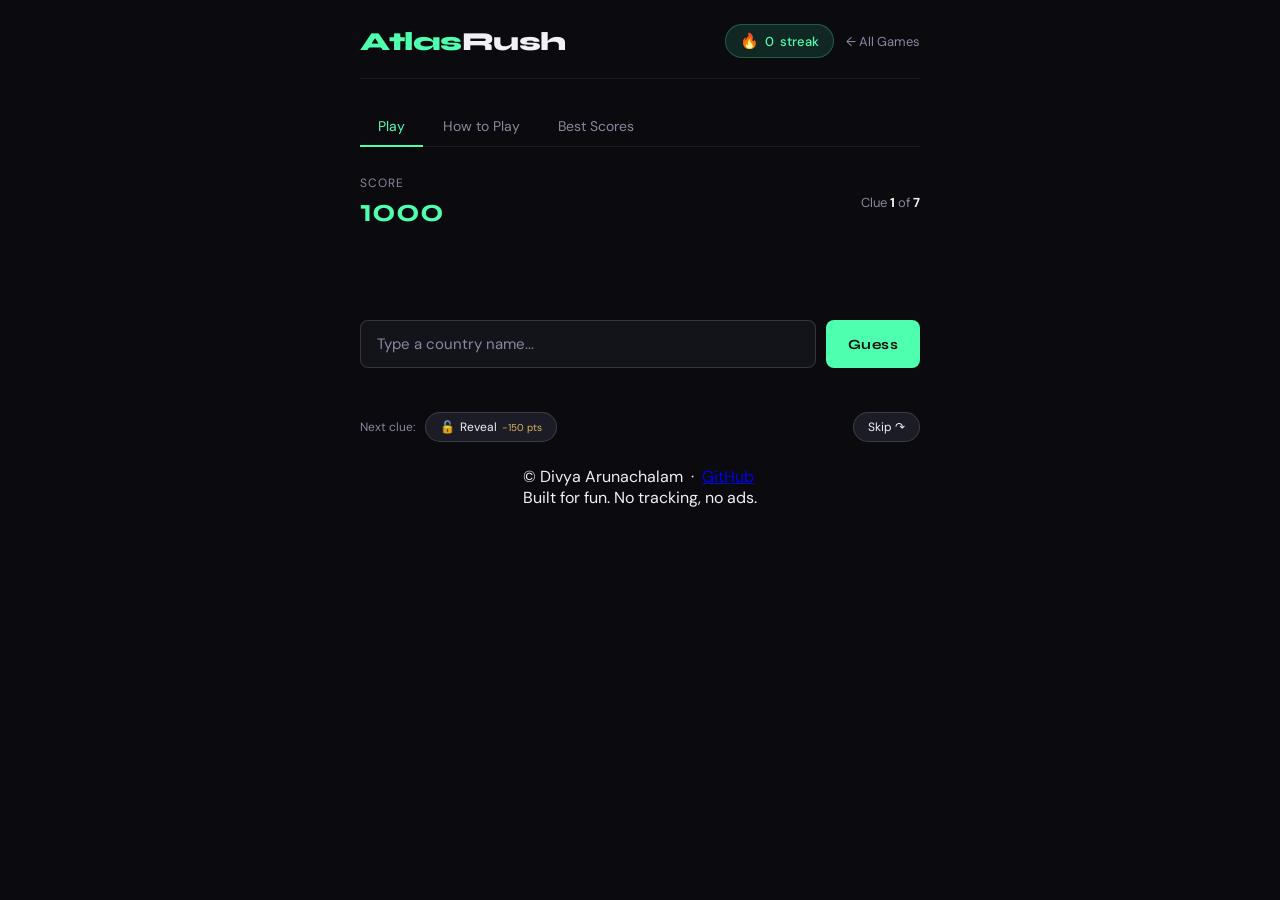
==== games/atlasRush/index.html @ 756c591e "Initial Commit" ====
<!DOCTYPE html>
<html lang="en">
<head>
<meta charset="UTF-8">
<meta name="viewport" content="width=device-width, initial-scale=1.0">
<title>AtlasRush 🌍</title>
<link href="https://fonts.googleapis.com/css2?family=Syne:wght@400;700;800&family=DM+Sans:wght@300;400;500&display=swap" rel="stylesheet">
<link rel="stylesheet" href="styles.css" />
</head>
<body>

<header>
  <div class="logo">Atlas<span>Rush</span></div>
  <div style="display:flex;align-items:center;gap:12px;">
    <div class="streak-pill"><span class="flame">🔥</span> <span id="streak-count">0</span> streak</div>
    <a href="../index.html" style="font-size:13px;color:var(--muted);text-decoration:none;transition:color 0.15s;" onmouseover="this.style.color='var(--text)'" onmouseout="this.style.color='var(--muted)'">← All Games</a>
  </div>
</header>

<div class="game-wrap">
  <!-- Tabs -->
  <div class="tabs">
    <button class="tab-btn active" onclick="switchTab('play')">Play</button>
    <button class="tab-btn" onclick="switchTab('how')">How to Play</button>
    <button class="tab-btn" onclick="switchTab('scores')">Best Scores</button>
  </div>

  <!-- PLAY TAB -->
  <div class="tab-pane active" id="tab-play">
    <div class="score-bar">
      <div>
        <div class="score-label">Score</div>
        <div class="score-val" id="score-display">1000</div>
      </div>
      <div class="clue-counter">Clue <strong id="clue-num">1</strong> of <strong id="clue-total">7</strong></div>
    </div>

    <div class="progress-row" id="progress-row"></div>

    <!-- Revealed clues -->
    <div class="clues-stack" id="clues-stack"></div>

    <!-- Locked upcoming clues -->
    <div class="locked-row" id="locked-row"></div>

    <!-- Input -->
    <div class="input-area">
      <input type="text" id="guess-input" placeholder="Type a country name..." autocomplete="off" autocorrect="off" spellcheck="false" />
      <button class="btn" id="guess-btn" onclick="submitGuess()">Guess</button>
    </div>
    <div class="suggestions" id="suggestions"></div>
    <div class="feedback" id="feedback"></div>

    <!-- Hint row -->
    <div class="hint-row">
      <span class="hint-label">Next clue:</span>
      <button class="btn-hint" id="reveal-btn" onclick="revealNextClue()">
        <span id="reveal-icon">🔓</span> Reveal <span class="cost-badge" id="reveal-cost">−150 pts</span>
      </button>
      <button class="btn-hint" style="margin-left:auto" onclick="skipCountry()">Skip ↷</button>
    </div>

    <!-- Result card -->
    <div class="result-card" id="result-card">
      <span class="result-flag" id="res-flag"></span>
      <div class="result-country" id="res-country"></div>
      <div class="result-subtitle" id="res-subtitle"></div>
      <div class="result-stats">
        <div class="stat-box"><div class="stat-n" id="rs-score">—</div><div class="stat-lbl">Score</div></div>
        <div class="stat-box"><div class="stat-n" id="rs-clues">—</div><div class="stat-lbl">Clues</div></div>
        <div class="stat-box"><div class="stat-n" id="rs-streak">—</div><div class="stat-lbl">Streak</div></div>
      </div>
      <div class="share-block" id="share-block"></div>
      <button class="btn-share" onclick="copyShare()">Copy & Share Result 🌍</button>
      <div class="copied-msg" id="copied-msg"></div>
      <div class="next-row" style="margin-top:14px;">
        <button class="btn-ghost" onclick="nextRound()">Next Country →</button>
      </div>
    </div>
  </div>

  <!-- HOW TO PLAY TAB -->
  <div class="tab-pane" id="tab-how">
    <ul class="how-list">
      <li class="how-item"><div class="how-num">1</div><div class="how-text">A mystery country is chosen. You start with <strong>1 clue</strong> — the continent.</div></li>
      <li class="how-item"><div class="how-num">2</div><div class="how-text">Type your guess and hit <strong>Guess</strong>. A country suggestions list appears as you type.</div></li>
      <li class="how-item"><div class="how-num">3</div><div class="how-text">Wrong? <strong>Reveal the next clue</strong> for −150 pts, or guess again. More clues = lower score.</div></li>
      <li class="how-item"><div class="how-num">4</div><div class="how-text">You have <strong>7 clues</strong>: Continent → Population → Flag → Borders → Capital → Landmark → Letter hint.</div></li>
      <li class="how-item"><div class="how-num">5</div><div class="how-text">Guess on clue 1 = <strong>1000 pts</strong>. Each clue costs 150 pts. Each wrong guess costs 50 pts.</div></li>
      <li class="how-item"><div class="how-num">6</div><div class="how-text">Build a <strong>streak</strong> by getting multiple countries right in a row. Share your emoji score grid!</div></li>
    </ul>
  </div>

  <!-- SCORES TAB -->
  <div class="tab-pane" id="tab-scores">
    <div class="scores-list" id="scores-list">
      <div style="color:var(--muted); font-size:14px; text-align:center; padding:24px 0;">No scores yet — play a round!</div>
    </div>
  </div>
</div>

<footer>
  <div class="footer-left">
    © <span id="year"></span> Divya Arunachalam
    &nbsp;·&nbsp;
    <a href="https://github.com/divarun" target="_blank">GitHub</a>
  </div>
  <div class="footer-right">Built for fun. No tracking, no ads.</div>
</footer>

<script src="game.js"></script>
</body>
</html>
---- games/atlasRush/styles.css ----
:root {
    --bg: #0a0a0f;
    --surface: #13131a;
    --surface2: #1c1c26;
    --border: rgba(255,255,255,0.07);
    --border2: rgba(255,255,255,0.14);
    --text: #f0f0f5;
    --muted: #8888a0;
    --accent: #4fffb0;
    --accent-dim: rgba(79,255,176,0.12);
    --accent-dim2: rgba(79,255,176,0.25);
    --danger: #ff5f6d;
    --warn: #ffd166;
    --info: #4fc3f7;
    --radius: 14px;
    --radius-sm: 8px;
  }
  * { box-sizing: border-box; margin: 0; padding: 0; }
  body {
    font-family: 'DM Sans', sans-serif;
    background: var(--bg);
    color: var(--text);
    min-height: 100vh;
    display: flex;
    flex-direction: column;
    align-items: center;
    padding: 0 16px 60px;
  }

  /* ─── HEADER ─── */
  header {
    width: 100%;
    max-width: 560px;
    display: flex;
    align-items: center;
    justify-content: space-between;
    padding: 24px 0 20px;
    border-bottom: 1px solid var(--border);
    margin-bottom: 28px;
  }
  .logo {
    font-family: 'Syne', sans-serif;
    font-weight: 800;
    font-size: 26px;
    letter-spacing: -0.5px;
    color: var(--accent);
  }
  .logo span { color: var(--text); }
  .streak-pill {
    background: var(--accent-dim);
    border: 1px solid var(--accent-dim2);
    border-radius: 999px;
    padding: 6px 14px;
    font-size: 13px;
    font-weight: 500;
    color: var(--accent);
    display: flex;
    align-items: center;
    gap: 6px;
  }
  .flame { font-size: 15px; }

  /* ─── GAME CONTAINER ─── */
  .game-wrap { width: 100%; max-width: 560px; }

  /* ─── SCORE BAR ─── */
  .score-bar {
    display: flex;
    justify-content: space-between;
    align-items: center;
    margin-bottom: 20px;
  }
  .score-label { font-size: 12px; text-transform: uppercase; letter-spacing: 1px; color: var(--muted); }
  .score-val {
    font-family: 'Syne', sans-serif;
    font-size: 32px;
    font-weight: 700;
    color: var(--accent);
    transition: transform 0.15s;
  }
  .score-val.pop { transform: scale(1.25); }
  .clue-counter {
    font-size: 13px;
    color: var(--muted);
    text-align: right;
  }
  .clue-counter strong { color: var(--text); }

  /* ─── CLUES ─── */
  .clues-stack { display: flex; flex-direction: column; gap: 10px; margin-bottom: 22px; }
  .clue-card {
    background: var(--surface);
    border: 1px solid var(--border);
    border-radius: var(--radius);
    padding: 14px 18px;
    display: flex;
    align-items: flex-start;
    gap: 14px;
    animation: slideIn 0.35s cubic-bezier(0.22,1,0.36,1);
  }
  @keyframes slideIn {
    from { opacity: 0; transform: translateY(-14px); }
    to   { opacity: 1; transform: translateY(0); }
  }
  .clue-icon {
    width: 36px;
    height: 36px;
    border-radius: 10px;
    background: var(--surface2);
    display: flex;
    align-items: center;
    justify-content: center;
    font-size: 18px;
    flex-shrink: 0;
  }
  .clue-content { flex: 1; }
  .clue-label { font-size: 11px; text-transform: uppercase; letter-spacing: 1px; color: var(--muted); margin-bottom: 3px; }
  .clue-value { font-size: 16px; font-weight: 500; color: var(--text); line-height: 1.4; }
  .clue-card.first { border-color: var(--accent-dim2); }

  /* ─── LOCKED CLUES ─── */
  .locked-row {
    display: flex;
    gap: 8px;
    margin-bottom: 22px;
    flex-wrap: wrap;
  }
  .locked-pill {
    background: var(--surface);
    border: 1px solid var(--border);
    border-radius: 999px;
    padding: 6px 14px;
    font-size: 12px;
    color: var(--muted);
    display: flex;
    align-items: center;
    gap: 6px;
    cursor: default;
  }
  .locked-pill .lock { font-size: 12px; }

  /* ─── INPUT AREA ─── */
  .input-area {
    display: flex;
    gap: 10px;
    margin-bottom: 14px;
  }
  #guess-input {
    flex: 1;
    background: var(--surface);
    border: 1px solid var(--border2);
    border-radius: var(--radius-sm);
    padding: 0 16px;
    height: 48px;
    font-size: 15px;
    font-family: 'DM Sans', sans-serif;
    color: var(--text);
    outline: none;
    transition: border-color 0.2s;
  }
  #guess-input:focus { border-color: var(--accent); }
  #guess-input::placeholder { color: var(--muted); }
  #guess-input.wrong { border-color: var(--danger); animation: shake 0.3s; }
  @keyframes shake {
    0%,100% { transform: translateX(0); }
    25% { transform: translateX(-6px); }
    75% { transform: translateX(6px); }
  }
  .btn {
    background: var(--accent);
    color: #050f09;
    border: none;
    border-radius: var(--radius-sm);
    padding: 0 22px;
    height: 48px;
    font-size: 14px;
    font-weight: 700;
    font-family: 'Syne', sans-serif;
    cursor: pointer;
    transition: opacity 0.15s, transform 0.1s;
    letter-spacing: 0.5px;
    white-space: nowrap;
  }
  .btn:hover { opacity: 0.9; }
  .btn:active { transform: scale(0.97); }
  .btn:disabled { opacity: 0.4; cursor: not-allowed; }
  .btn-ghost {
    background: transparent;
    color: var(--muted);
    border: 1px solid var(--border2);
    border-radius: var(--radius-sm);
    padding: 0 18px;
    height: 40px;
    font-size: 13px;
    font-family: 'DM Sans', sans-serif;
    cursor: pointer;
    transition: all 0.15s;
  }
  .btn-ghost:hover { color: var(--text); border-color: var(--border2); background: var(--surface2); }

  /* ─── HINT BUTTONS ─── */
  .hint-row {
    display: flex;
    gap: 8px;
    align-items: center;
    margin-bottom: 24px;
  }
  .hint-label { font-size: 12px; color: var(--muted); margin-right: 2px; }
  .btn-hint {
    background: var(--surface2);
    border: 1px solid var(--border2);
    border-radius: 999px;
    padding: 6px 14px;
    font-size: 12px;
    font-family: 'DM Sans', sans-serif;
    color: var(--text);
    cursor: pointer;
    transition: all 0.15s;
    display: flex;
    align-items: center;
    gap: 5px;
  }
  .btn-hint:hover { border-color: var(--accent); color: var(--accent); }
  .btn-hint:disabled { opacity: 0.35; cursor: not-allowed; }
  .cost-badge { font-size: 10px; color: var(--warn); opacity: 0.85; }

  /* ─── FEEDBACK ─── */
  .feedback {
    min-height: 24px;
    font-size: 13px;
    color: var(--danger);
    margin-bottom: 6px;
    text-align: center;
    transition: opacity 0.2s;
  }

  /* ─── SUGGESTIONS ─── */
  .suggestions {
    background: var(--surface);
    border: 1px solid var(--border2);
    border-radius: var(--radius-sm);
    overflow: hidden;
    margin-top: -10px;
    margin-bottom: 16px;
    display: none;
  }
  .suggestions.show { display: block; }
  .sug-item {
    padding: 10px 16px;
    font-size: 14px;
    cursor: pointer;
    border-bottom: 1px solid var(--border);
    display: flex;
    align-items: center;
    gap: 8px;
    transition: background 0.1s;
  }
  .sug-item:last-child { border-bottom: none; }
  .sug-item:hover { background: var(--surface2); }
  .sug-flag { font-size: 18px; }

  /* ─── WIN / LOSE OVERLAY ─── */
  .result-card {
    background: var(--surface);
    border: 1px solid var(--border2);
    border-radius: 20px;
    padding: 32px 28px;
    text-align: center;
    animation: fadeUp 0.4s cubic-bezier(0.22,1,0.36,1);
    display: none;
  }
  .result-card.show { display: block; }
  @keyframes fadeUp {
    from { opacity: 0; transform: translateY(20px); }
    to   { opacity: 1; transform: translateY(0); }
  }
  .result-flag { font-size: 64px; margin-bottom: 12px; display: block; }
  .result-country {
    font-family: 'Syne', sans-serif;
    font-size: 28px;
    font-weight: 800;
    margin-bottom: 6px;
  }
  .result-subtitle { font-size: 14px; color: var(--muted); margin-bottom: 24px; }
  .result-stats {
    display: grid;
    grid-template-columns: repeat(3, 1fr);
    gap: 12px;
    margin-bottom: 28px;
  }
  .stat-box {
    background: var(--surface2);
    border-radius: var(--radius-sm);
    padding: 14px 8px;
  }
  .stat-n {
    font-family: 'Syne', sans-serif;
    font-size: 26px;
    font-weight: 700;
    color: var(--accent);
  }
  .stat-lbl { font-size: 11px; color: var(--muted); margin-top: 2px; text-transform: uppercase; letter-spacing: 0.5px; }
  .share-block {
    background: var(--bg);
    border: 1px solid var(--border2);
    border-radius: var(--radius-sm);
    padding: 14px 16px;
    font-size: 18px;
    letter-spacing: 3px;
    margin-bottom: 18px;
    font-family: monospace;
    line-height: 1.7;
    user-select: all;
  }
  .btn-share {
    background: var(--accent);
    color: #050f09;
    border: none;
    border-radius: var(--radius-sm);
    padding: 12px 28px;
    font-size: 15px;
    font-weight: 700;
    font-family: 'Syne', sans-serif;
    cursor: pointer;
    width: 100%;
    margin-bottom: 10px;
    transition: opacity 0.15s;
  }
  .btn-share:hover { opacity: 0.88; }
  .copied-msg { font-size: 13px; color: var(--accent); min-height: 20px; }

  /* ─── PROGRESS DOTS ─── */
  .progress-row {
    display: flex;
    gap: 6px;
    justify-content: center;
    margin-bottom: 26px;
  }
  .dot {
    width: 10px; height: 10px;
    border-radius: 50%;
    background: var(--surface2);
    border: 1px solid var(--border2);
    transition: all 0.3s;
  }
  .dot.used { background: var(--danger); border-color: var(--danger); }
  .dot.win  { background: var(--accent); border-color: var(--accent); }
  .dot.active { background: var(--warn); border-color: var(--warn); transform: scale(1.3); }

  /* ─── NEXT ROUND ─── */
  .next-row { display: flex; gap: 10px; justify-content: center; }

  /* ─── TABS ─── */
  .tabs { display: flex; gap: 2px; margin-bottom: 28px; border-bottom: 1px solid var(--border); }
  .tab-btn {
    background: none; border: none; cursor: pointer;
    font-family: 'DM Sans', sans-serif;
    font-size: 14px;
    color: var(--muted);
    padding: 10px 18px;
    border-bottom: 2px solid transparent;
    transition: all 0.15s;
    margin-bottom: -1px;
  }
  .tab-btn.active { color: var(--accent); border-bottom-color: var(--accent); }
  .tab-pane { display: none; }
  .tab-pane.active { display: block; }

  /* ─── HOW TO ─── */
  .how-list { list-style: none; display: flex; flex-direction: column; gap: 12px; }
  .how-item {
    display: flex; align-items: flex-start; gap: 12px;
    background: var(--surface); border: 1px solid var(--border);
    border-radius: var(--radius-sm); padding: 12px 16px;
  }
  .how-num {
    background: var(--accent-dim); color: var(--accent);
    border-radius: 50%; width: 26px; height: 26px; display: flex;
    align-items: center; justify-content: center; font-weight: 700;
    font-size: 13px; flex-shrink: 0;
  }
  .how-text { font-size: 14px; line-height: 1.5; color: var(--muted); }
  .how-text strong { color: var(--text); }

  /* ─── HIGH SCORES ─── */
  .scores-list { display: flex; flex-direction: column; gap: 8px; }
  .score-row {
    background: var(--surface); border: 1px solid var(--border);
    border-radius: var(--radius-sm); padding: 12px 16px;
    display: flex; justify-content: space-between; align-items: center;
  }
  .score-row .c { font-size: 20px; margin-right: 10px; }
  .score-row .cn { font-size: 15px; font-weight: 500; }
  .score-row .sc { font-family: 'Syne', sans-serif; color: var(--accent); font-size: 18px; font-weight: 700; }
  .score-row .clues-used { font-size: 12px; color: var(--muted); }

  @media(max-width: 480px) {
    .result-stats { grid-template-columns: repeat(3,1fr); }
    .result-country { font-size: 22px; }
  }
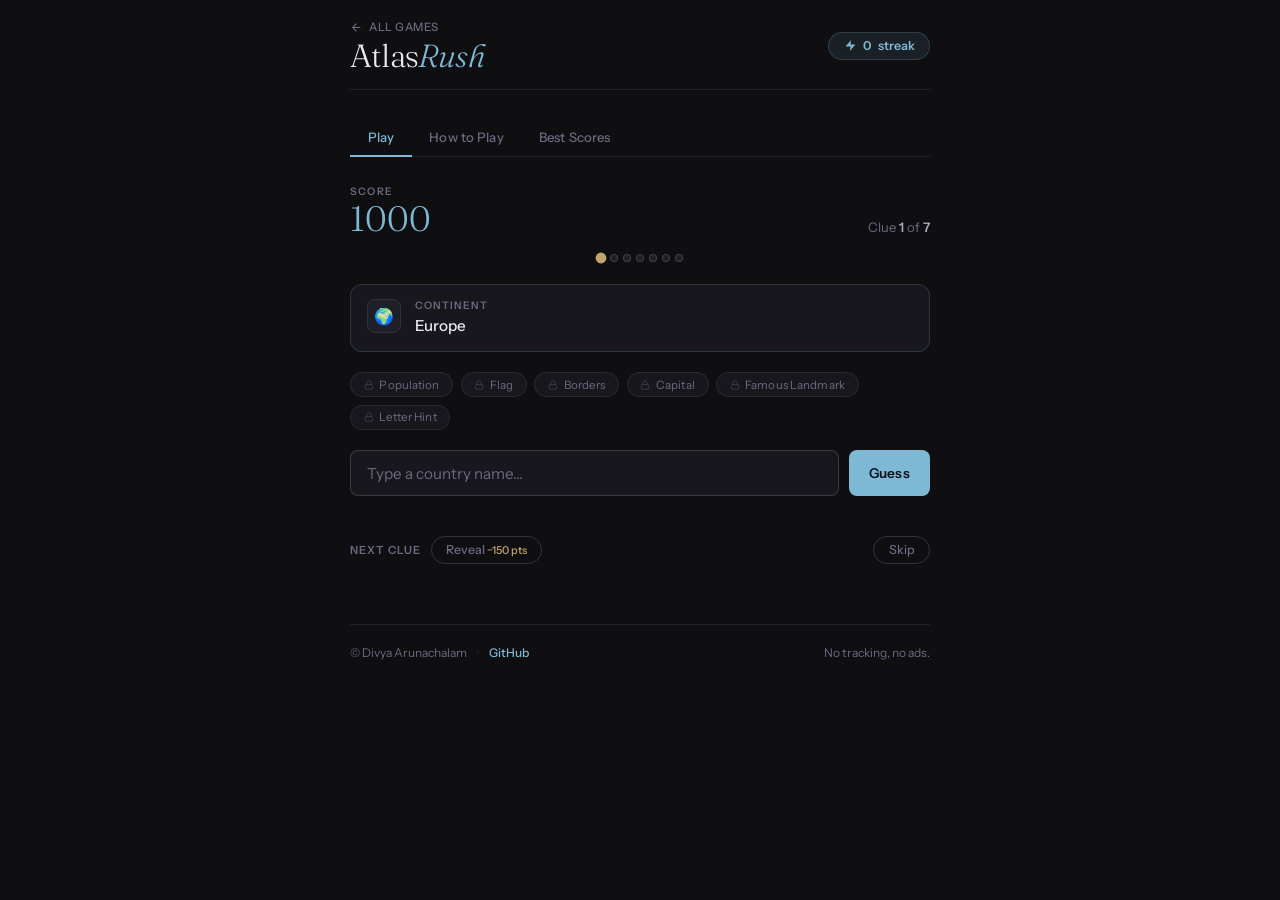
==== commit c3486d33: "Updates" ====
--- a/games/atlasRush/index.html
+++ b/games/atlasRush/index.html
@@ -1,113 +1,156 @@
 <!DOCTYPE html>
 <html lang="en">
 <head>
-<meta charset="UTF-8">
-<meta name="viewport" content="width=device-width, initial-scale=1.0">
-<title>AtlasRush 🌍</title>
-<link href="https://fonts.googleapis.com/css2?family=Syne:wght@400;700;800&family=DM+Sans:wght@300;400;500&display=swap" rel="stylesheet">
-<link rel="stylesheet" href="styles.css" />
+  <meta charset="UTF-8">
+  <meta name="viewport" content="width=device-width, initial-scale=1.0">
+  <title>AtlasRush — Game Lab</title>
+  <meta name="description" content="Guess the mystery country in as few hints as possible.">
+  <link rel="preconnect" href="https://fonts.googleapis.com">
+  <link rel="preconnect" href="https://fonts.gstatic.com" crossorigin>
+  <link href="https://fonts.googleapis.com/css2?family=Fraunces:ital,opsz,wght@0,9..144,300;0,9..144,400;1,9..144,300&family=Instrument+Sans:wght@400;500;600&display=swap" rel="stylesheet">
+  <link rel="stylesheet" href="styles.css" />
 </head>
 <body>
 
+<a href="#main-content" class="skip-link">Skip to main content</a>
+
 <header>
-  <div class="logo">Atlas<span>Rush</span></div>
-  <div style="display:flex;align-items:center;gap:12px;">
-    <div class="streak-pill"><span class="flame">🔥</span> <span id="streak-count">0</span> streak</div>
-    <a href="../index.html" style="font-size:13px;color:var(--muted);text-decoration:none;transition:color 0.15s;" onmouseover="this.style.color='var(--text)'" onmouseout="this.style.color='var(--muted)'">← All Games</a>
+  <div class="header-inner">
+    <div class="header-left">
+      <a href="../index.html" class="back-link" aria-label="Back to all games">
+        <svg width="13" height="13" viewBox="0 0 24 24" fill="none" stroke="currentColor" stroke-width="2" aria-hidden="true"><path d="M19 12H5M12 5l-7 7 7 7"/></svg>
+        All Games
+      </a>
+      <div class="logo">Atlas<em>Rush</em></div>
+    </div>
+    <div class="streak-pill" aria-label="Current streak" role="status">
+      <svg width="13" height="13" viewBox="0 0 24 24" fill="currentColor" aria-hidden="true"><path d="M13 2L3 14h9l-1 8 10-12h-9l1-8z"/></svg>
+      <span id="streak-count">0</span> streak
+    </div>
   </div>
 </header>
 
-<div class="game-wrap">
-  <!-- Tabs -->
-  <div class="tabs">
-    <button class="tab-btn active" onclick="switchTab('play')">Play</button>
-    <button class="tab-btn" onclick="switchTab('how')">How to Play</button>
-    <button class="tab-btn" onclick="switchTab('scores')">Best Scores</button>
-  </div>
+<main id="main-content">
+  <div class="game-wrap">
 
-  <!-- PLAY TAB -->
-  <div class="tab-pane active" id="tab-play">
-    <div class="score-bar">
-      <div>
-        <div class="score-label">Score</div>
-        <div class="score-val" id="score-display">1000</div>
-      </div>
-      <div class="clue-counter">Clue <strong id="clue-num">1</strong> of <strong id="clue-total">7</strong></div>
+    <div class="tabs" role="tablist" aria-label="Game sections">
+      <button class="tab-btn active" role="tab" aria-selected="true" aria-controls="tab-play" onclick="switchTab('play')">Play</button>
+      <button class="tab-btn" role="tab" aria-selected="false" aria-controls="tab-how" onclick="switchTab('how')">How to Play</button>
+      <button class="tab-btn" role="tab" aria-selected="false" aria-controls="tab-scores" onclick="switchTab('scores')">Best Scores</button>
     </div>
 
-    <div class="progress-row" id="progress-row"></div>
+    <!-- PLAY TAB -->
+    <div class="tab-pane active" id="tab-play" role="tabpanel">
 
-    <!-- Revealed clues -->
-    <div class="clues-stack" id="clues-stack"></div>
+      <div class="score-bar">
+        <div class="score-group">
+          <div class="score-label">Score</div>
+          <div class="score-val" id="score-display" aria-live="polite" aria-atomic="true">1000</div>
+        </div>
+        <div class="clue-counter" aria-live="polite">
+          Clue <strong id="clue-num">1</strong> of <strong id="clue-total">7</strong>
+        </div>
+      </div>
 
-    <!-- Locked upcoming clues -->
-    <div class="locked-row" id="locked-row"></div>
+      <div class="progress-row" id="progress-row" aria-label="Clue progress" role="img"></div>
 
-    <!-- Input -->
-    <div class="input-area">
-      <input type="text" id="guess-input" placeholder="Type a country name..." autocomplete="off" autocorrect="off" spellcheck="false" />
-      <button class="btn" id="guess-btn" onclick="submitGuess()">Guess</button>
-    </div>
-    <div class="suggestions" id="suggestions"></div>
-    <div class="feedback" id="feedback"></div>
+      <div class="clues-stack" id="clues-stack" aria-live="polite" aria-label="Revealed clues"></div>
 
-    <!-- Hint row -->
-    <div class="hint-row">
-      <span class="hint-label">Next clue:</span>
-      <button class="btn-hint" id="reveal-btn" onclick="revealNextClue()">
-        <span id="reveal-icon">🔓</span> Reveal <span class="cost-badge" id="reveal-cost">−150 pts</span>
-      </button>
-      <button class="btn-hint" style="margin-left:auto" onclick="skipCountry()">Skip ↷</button>
+      <div class="locked-row" id="locked-row" aria-label="Remaining clues"></div>
+
+      <div class="input-area">
+        <label for="guess-input" class="sr-only">Enter your country guess</label>
+        <input type="text" id="guess-input" placeholder="Type a country name…" autocomplete="off" autocorrect="off" spellcheck="false" aria-describedby="feedback" />
+        <button class="btn-primary" id="guess-btn" onclick="submitGuess()">Guess</button>
+      </div>
+      <div class="suggestions" id="suggestions" role="listbox" aria-label="Country suggestions"></div>
+      <div class="feedback" id="feedback" aria-live="assertive" role="alert"></div>
+
+      <div class="hint-row">
+        <span class="hint-label" aria-hidden="true">Next clue</span>
+        <button class="btn-ghost" id="reveal-btn" onclick="revealNextClue()" aria-label="Reveal next clue">
+          Reveal <span class="cost-badge" id="reveal-cost">−150 pts</span>
+        </button>
+        <button class="btn-ghost btn-skip" onclick="skipCountry()" aria-label="Skip this country">Skip</button>
+      </div>
+
+      <!-- Result card -->
+      <div class="result-card" id="result-card" aria-live="polite" role="region" aria-label="Round result">
+        <div class="result-flag" id="res-flag"></div>
+        <div class="result-country" id="res-country"></div>
+        <div class="result-subtitle" id="res-subtitle"></div>
+        <div class="result-stats">
+          <div class="stat-box">
+            <div class="stat-n" id="rs-score">—</div>
+            <div class="stat-lbl">Score</div>
+          </div>
+          <div class="stat-box">
+            <div class="stat-n" id="rs-clues">—</div>
+            <div class="stat-lbl">Clues</div>
+          </div>
+          <div class="stat-box">
+            <div class="stat-n" id="rs-streak">—</div>
+            <div class="stat-lbl">Streak</div>
+          </div>
+        </div>
+        <div class="share-block" id="share-block" aria-label="Shareable result"></div>
+        <button class="btn-primary btn-share" onclick="copyShare()">Copy &amp; Share Result</button>
+        <div class="copied-msg" id="copied-msg" aria-live="polite"></div>
+        <div class="next-row">
+          <button class="btn-ghost" onclick="nextRound()">Next Country →</button>
+        </div>
+      </div>
     </div>
 
-    <!-- Result card -->
-    <div class="result-card" id="result-card">
-      <span class="result-flag" id="res-flag"></span>
-      <div class="result-country" id="res-country"></div>
-      <div class="result-subtitle" id="res-subtitle"></div>
-      <div class="result-stats">
-        <div class="stat-box"><div class="stat-n" id="rs-score">—</div><div class="stat-lbl">Score</div></div>
-        <div class="stat-box"><div class="stat-n" id="rs-clues">—</div><div class="stat-lbl">Clues</div></div>
-        <div class="stat-box"><div class="stat-n" id="rs-streak">—</div><div class="stat-lbl">Streak</div></div>
-      </div>
-      <div class="share-block" id="share-block"></div>
-      <button class="btn-share" onclick="copyShare()">Copy & Share Result 🌍</button>
-      <div class="copied-msg" id="copied-msg"></div>
-      <div class="next-row" style="margin-top:14px;">
-        <button class="btn-ghost" onclick="nextRound()">Next Country →</button>
+    <!-- HOW TO PLAY TAB -->
+    <div class="tab-pane" id="tab-how" role="tabpanel">
+      <ol class="how-list">
+        <li class="how-item">
+          <div class="how-num" aria-hidden="true">1</div>
+          <div class="how-text">A mystery country is chosen. You start with <strong>1 clue</strong> — the continent.</div>
+        </li>
+        <li class="how-item">
+          <div class="how-num" aria-hidden="true">2</div>
+          <div class="how-text">Type your guess and hit <strong>Guess</strong>. A suggestions list appears as you type.</div>
+        </li>
+        <li class="how-item">
+          <div class="how-num" aria-hidden="true">3</div>
+          <div class="how-text">Wrong? <strong>Reveal the next clue</strong> for −150 pts, or guess again. More clues = lower score.</div>
+        </li>
+        <li class="how-item">
+          <div class="how-num" aria-hidden="true">4</div>
+          <div class="how-text">You have <strong>7 clues</strong>: Continent → Population → Flag → Borders → Capital → Landmark → Letter hint.</div>
+        </li>
+        <li class="how-item">
+          <div class="how-num" aria-hidden="true">5</div>
+          <div class="how-text">Guess on clue 1 = <strong>1000 pts</strong>. Each clue costs 150 pts. Each wrong guess costs 50 pts.</div>
+        </li>
+        <li class="how-item">
+          <div class="how-num" aria-hidden="true">6</div>
+          <div class="how-text">Build a <strong>streak</strong> by getting multiple countries right in a row. Share your emoji score grid!</div>
+        </li>
+      </ol>
+    </div>
+
+    <!-- SCORES TAB -->
+    <div class="tab-pane" id="tab-scores" role="tabpanel">
+      <div class="scores-list" id="scores-list">
+        <div class="scores-empty">No scores yet — play a round!</div>
       </div>
     </div>
+
   </div>
-
-  <!-- HOW TO PLAY TAB -->
-  <div class="tab-pane" id="tab-how">
-    <ul class="how-list">
-      <li class="how-item"><div class="how-num">1</div><div class="how-text">A mystery country is chosen. You start with <strong>1 clue</strong> — the continent.</div></li>
-      <li class="how-item"><div class="how-num">2</div><div class="how-text">Type your guess and hit <strong>Guess</strong>. A country suggestions list appears as you type.</div></li>
-      <li class="how-item"><div class="how-num">3</div><div class="how-text">Wrong? <strong>Reveal the next clue</strong> for −150 pts, or guess again. More clues = lower score.</div></li>
-      <li class="how-item"><div class="how-num">4</div><div class="how-text">You have <strong>7 clues</strong>: Continent → Population → Flag → Borders → Capital → Landmark → Letter hint.</div></li>
-      <li class="how-item"><div class="how-num">5</div><div class="how-text">Guess on clue 1 = <strong>1000 pts</strong>. Each clue costs 150 pts. Each wrong guess costs 50 pts.</div></li>
-      <li class="how-item"><div class="how-num">6</div><div class="how-text">Build a <strong>streak</strong> by getting multiple countries right in a row. Share your emoji score grid!</div></li>
-    </ul>
-  </div>
-
-  <!-- SCORES TAB -->
-  <div class="tab-pane" id="tab-scores">
-    <div class="scores-list" id="scores-list">
-      <div style="color:var(--muted); font-size:14px; text-align:center; padding:24px 0;">No scores yet — play a round!</div>
-    </div>
-  </div>
-</div>
+</main>
 
 <footer>
-  <div class="footer-left">
-    © <span id="year"></span> Divya Arunachalam
-    &nbsp;·&nbsp;
-    <a href="https://github.com/divarun" target="_blank">GitHub</a>
+  <div class="footer-inner">
+    <span class="footer-copy">© <span id="year"></span> Divya Arunachalam</span>
+    <span class="footer-divider" aria-hidden="true">·</span>
+    <a href="https://github.com/divarun" target="_blank" rel="noopener" class="footer-link">GitHub</a>
+    <span class="footer-note">No tracking, no ads.</span>
   </div>
-  <div class="footer-right">Built for fun. No tracking, no ads.</div>
 </footer>
 
 <script src="game.js"></script>
 </body>
-</html>
+</html>
--- a/games/atlasRush/styles.css
+++ b/games/atlasRush/styles.css
@@ -1,400 +1,692 @@
-  :root {
-    --bg: #0a0a0f;
-    --surface: #13131a;
-    --surface2: #1c1c26;
-    --border: rgba(255,255,255,0.07);
-    --border2: rgba(255,255,255,0.14);
-    --text: #f0f0f5;
-    --muted: #8888a0;
-    --accent: #4fffb0;
-    --accent-dim: rgba(79,255,176,0.12);
-    --accent-dim2: rgba(79,255,176,0.25);
-    --danger: #ff5f6d;
-    --warn: #ffd166;
-    --info: #4fc3f7;
-    --radius: 14px;
-    --radius-sm: 8px;
-  }
-  * { box-sizing: border-box; margin: 0; padding: 0; }
-  body {
-    font-family: 'DM Sans', sans-serif;
-    background: var(--bg);
-    color: var(--text);
-    min-height: 100vh;
-    display: flex;
-    flex-direction: column;
-    align-items: center;
-    padding: 0 16px 60px;
-  }
-
-  /* ─── HEADER ─── */
-  header {
-    width: 100%;
-    max-width: 560px;
-    display: flex;
-    align-items: center;
-    justify-content: space-between;
-    padding: 24px 0 20px;
-    border-bottom: 1px solid var(--border);
-    margin-bottom: 28px;
-  }
-  .logo {
-    font-family: 'Syne', sans-serif;
-    font-weight: 800;
-    font-size: 26px;
-    letter-spacing: -0.5px;
-    color: var(--accent);
-  }
-  .logo span { color: var(--text); }
-  .streak-pill {
-    background: var(--accent-dim);
-    border: 1px solid var(--accent-dim2);
-    border-radius: 999px;
-    padding: 6px 14px;
-    font-size: 13px;
-    font-weight: 500;
-    color: var(--accent);
-    display: flex;
-    align-items: center;
-    gap: 6px;
-  }
-  .flame { font-size: 15px; }
-
-  /* ─── GAME CONTAINER ─── */
-  .game-wrap { width: 100%; max-width: 560px; }
-
-  /* ─── SCORE BAR ─── */
-  .score-bar {
-    display: flex;
-    justify-content: space-between;
-    align-items: center;
-    margin-bottom: 20px;
-  }
-  .score-label { font-size: 12px; text-transform: uppercase; letter-spacing: 1px; color: var(--muted); }
-  .score-val {
-    font-family: 'Syne', sans-serif;
-    font-size: 32px;
-    font-weight: 700;
-    color: var(--accent);
-    transition: transform 0.15s;
-  }
-  .score-val.pop { transform: scale(1.25); }
-  .clue-counter {
-    font-size: 13px;
-    color: var(--muted);
-    text-align: right;
-  }
-  .clue-counter strong { color: var(--text); }
-
-  /* ─── CLUES ─── */
-  .clues-stack { display: flex; flex-direction: column; gap: 10px; margin-bottom: 22px; }
-  .clue-card {
-    background: var(--surface);
-    border: 1px solid var(--border);
-    border-radius: var(--radius);
-    padding: 14px 18px;
-    display: flex;
-    align-items: flex-start;
-    gap: 14px;
-    animation: slideIn 0.35s cubic-bezier(0.22,1,0.36,1);
-  }
-  @keyframes slideIn {
-    from { opacity: 0; transform: translateY(-14px); }
-    to   { opacity: 1; transform: translateY(0); }
-  }
-  .clue-icon {
-    width: 36px;
-    height: 36px;
-    border-radius: 10px;
-    background: var(--surface2);
-    display: flex;
-    align-items: center;
-    justify-content: center;
-    font-size: 18px;
-    flex-shrink: 0;
-  }
-  .clue-content { flex: 1; }
-  .clue-label { font-size: 11px; text-transform: uppercase; letter-spacing: 1px; color: var(--muted); margin-bottom: 3px; }
-  .clue-value { font-size: 16px; font-weight: 500; color: var(--text); line-height: 1.4; }
-  .clue-card.first { border-color: var(--accent-dim2); }
-
-  /* ─── LOCKED CLUES ─── */
-  .locked-row {
-    display: flex;
-    gap: 8px;
-    margin-bottom: 22px;
-    flex-wrap: wrap;
-  }
-  .locked-pill {
-    background: var(--surface);
-    border: 1px solid var(--border);
-    border-radius: 999px;
-    padding: 6px 14px;
-    font-size: 12px;
-    color: var(--muted);
-    display: flex;
-    align-items: center;
-    gap: 6px;
-    cursor: default;
-  }
-  .locked-pill .lock { font-size: 12px; }
-
-  /* ─── INPUT AREA ─── */
-  .input-area {
-    display: flex;
-    gap: 10px;
-    margin-bottom: 14px;
-  }
-  #guess-input {
-    flex: 1;
-    background: var(--surface);
-    border: 1px solid var(--border2);
-    border-radius: var(--radius-sm);
-    padding: 0 16px;
-    height: 48px;
-    font-size: 15px;
-    font-family: 'DM Sans', sans-serif;
-    color: var(--text);
-    outline: none;
-    transition: border-color 0.2s;
-  }
-  #guess-input:focus { border-color: var(--accent); }
-  #guess-input::placeholder { color: var(--muted); }
-  #guess-input.wrong { border-color: var(--danger); animation: shake 0.3s; }
-  @keyframes shake {
-    0%,100% { transform: translateX(0); }
-    25% { transform: translateX(-6px); }
-    75% { transform: translateX(6px); }
-  }
-  .btn {
-    background: var(--accent);
-    color: #050f09;
-    border: none;
-    border-radius: var(--radius-sm);
-    padding: 0 22px;
-    height: 48px;
-    font-size: 14px;
-    font-weight: 700;
-    font-family: 'Syne', sans-serif;
-    cursor: pointer;
-    transition: opacity 0.15s, transform 0.1s;
-    letter-spacing: 0.5px;
-    white-space: nowrap;
-  }
-  .btn:hover { opacity: 0.9; }
-  .btn:active { transform: scale(0.97); }
-  .btn:disabled { opacity: 0.4; cursor: not-allowed; }
-  .btn-ghost {
-    background: transparent;
-    color: var(--muted);
-    border: 1px solid var(--border2);
-    border-radius: var(--radius-sm);
-    padding: 0 18px;
-    height: 40px;
-    font-size: 13px;
-    font-family: 'DM Sans', sans-serif;
-    cursor: pointer;
-    transition: all 0.15s;
-  }
-  .btn-ghost:hover { color: var(--text); border-color: var(--border2); background: var(--surface2); }
-
-  /* ─── HINT BUTTONS ─── */
-  .hint-row {
-    display: flex;
-    gap: 8px;
-    align-items: center;
-    margin-bottom: 24px;
-  }
-  .hint-label { font-size: 12px; color: var(--muted); margin-right: 2px; }
-  .btn-hint {
-    background: var(--surface2);
-    border: 1px solid var(--border2);
-    border-radius: 999px;
-    padding: 6px 14px;
-    font-size: 12px;
-    font-family: 'DM Sans', sans-serif;
-    color: var(--text);
-    cursor: pointer;
-    transition: all 0.15s;
-    display: flex;
-    align-items: center;
-    gap: 5px;
-  }
-  .btn-hint:hover { border-color: var(--accent); color: var(--accent); }
-  .btn-hint:disabled { opacity: 0.35; cursor: not-allowed; }
-  .cost-badge { font-size: 10px; color: var(--warn); opacity: 0.85; }
-
-  /* ─── FEEDBACK ─── */
-  .feedback {
-    min-height: 24px;
-    font-size: 13px;
-    color: var(--danger);
-    margin-bottom: 6px;
-    text-align: center;
-    transition: opacity 0.2s;
-  }
-
-  /* ─── SUGGESTIONS ─── */
-  .suggestions {
-    background: var(--surface);
-    border: 1px solid var(--border2);
-    border-radius: var(--radius-sm);
-    overflow: hidden;
-    margin-top: -10px;
-    margin-bottom: 16px;
-    display: none;
-  }
-  .suggestions.show { display: block; }
-  .sug-item {
-    padding: 10px 16px;
-    font-size: 14px;
-    cursor: pointer;
-    border-bottom: 1px solid var(--border);
-    display: flex;
-    align-items: center;
-    gap: 8px;
-    transition: background 0.1s;
-  }
-  .sug-item:last-child { border-bottom: none; }
-  .sug-item:hover { background: var(--surface2); }
-  .sug-flag { font-size: 18px; }
-
-  /* ─── WIN / LOSE OVERLAY ─── */
-  .result-card {
-    background: var(--surface);
-    border: 1px solid var(--border2);
-    border-radius: 20px;
-    padding: 32px 28px;
-    text-align: center;
-    animation: fadeUp 0.4s cubic-bezier(0.22,1,0.36,1);
-    display: none;
-  }
-  .result-card.show { display: block; }
-  @keyframes fadeUp {
-    from { opacity: 0; transform: translateY(20px); }
-    to   { opacity: 1; transform: translateY(0); }
-  }
-  .result-flag { font-size: 64px; margin-bottom: 12px; display: block; }
-  .result-country {
-    font-family: 'Syne', sans-serif;
-    font-size: 28px;
-    font-weight: 800;
-    margin-bottom: 6px;
-  }
-  .result-subtitle { font-size: 14px; color: var(--muted); margin-bottom: 24px; }
-  .result-stats {
-    display: grid;
-    grid-template-columns: repeat(3, 1fr);
-    gap: 12px;
-    margin-bottom: 28px;
-  }
-  .stat-box {
-    background: var(--surface2);
-    border-radius: var(--radius-sm);
-    padding: 14px 8px;
-  }
-  .stat-n {
-    font-family: 'Syne', sans-serif;
-    font-size: 26px;
-    font-weight: 700;
-    color: var(--accent);
-  }
-  .stat-lbl { font-size: 11px; color: var(--muted); margin-top: 2px; text-transform: uppercase; letter-spacing: 0.5px; }
-  .share-block {
-    background: var(--bg);
-    border: 1px solid var(--border2);
-    border-radius: var(--radius-sm);
-    padding: 14px 16px;
-    font-size: 18px;
-    letter-spacing: 3px;
-    margin-bottom: 18px;
-    font-family: monospace;
-    line-height: 1.7;
-    user-select: all;
-  }
-  .btn-share {
-    background: var(--accent);
-    color: #050f09;
-    border: none;
-    border-radius: var(--radius-sm);
-    padding: 12px 28px;
-    font-size: 15px;
-    font-weight: 700;
-    font-family: 'Syne', sans-serif;
-    cursor: pointer;
-    width: 100%;
-    margin-bottom: 10px;
-    transition: opacity 0.15s;
-  }
-  .btn-share:hover { opacity: 0.88; }
-  .copied-msg { font-size: 13px; color: var(--accent); min-height: 20px; }
-
-  /* ─── PROGRESS DOTS ─── */
-  .progress-row {
-    display: flex;
-    gap: 6px;
-    justify-content: center;
-    margin-bottom: 26px;
-  }
-  .dot {
-    width: 10px; height: 10px;
-    border-radius: 50%;
-    background: var(--surface2);
-    border: 1px solid var(--border2);
-    transition: all 0.3s;
-  }
-  .dot.used { background: var(--danger); border-color: var(--danger); }
-  .dot.win  { background: var(--accent); border-color: var(--accent); }
-  .dot.active { background: var(--warn); border-color: var(--warn); transform: scale(1.3); }
-
-  /* ─── NEXT ROUND ─── */
-  .next-row { display: flex; gap: 10px; justify-content: center; }
-
-  /* ─── TABS ─── */
-  .tabs { display: flex; gap: 2px; margin-bottom: 28px; border-bottom: 1px solid var(--border); }
-  .tab-btn {
-    background: none; border: none; cursor: pointer;
-    font-family: 'DM Sans', sans-serif;
-    font-size: 14px;
-    color: var(--muted);
-    padding: 10px 18px;
-    border-bottom: 2px solid transparent;
-    transition: all 0.15s;
-    margin-bottom: -1px;
-  }
-  .tab-btn.active { color: var(--accent); border-bottom-color: var(--accent); }
-  .tab-pane { display: none; }
-  .tab-pane.active { display: block; }
-
-  /* ─── HOW TO ─── */
-  .how-list { list-style: none; display: flex; flex-direction: column; gap: 12px; }
-  .how-item {
-    display: flex; align-items: flex-start; gap: 12px;
-    background: var(--surface); border: 1px solid var(--border);
-    border-radius: var(--radius-sm); padding: 12px 16px;
-  }
-  .how-num {
-    background: var(--accent-dim); color: var(--accent);
-    border-radius: 50%; width: 26px; height: 26px; display: flex;
-    align-items: center; justify-content: center; font-weight: 700;
-    font-size: 13px; flex-shrink: 0;
-  }
-  .how-text { font-size: 14px; line-height: 1.5; color: var(--muted); }
-  .how-text strong { color: var(--text); }
-
-  /* ─── HIGH SCORES ─── */
-  .scores-list { display: flex; flex-direction: column; gap: 8px; }
-  .score-row {
-    background: var(--surface); border: 1px solid var(--border);
-    border-radius: var(--radius-sm); padding: 12px 16px;
-    display: flex; justify-content: space-between; align-items: center;
-  }
-  .score-row .c { font-size: 20px; margin-right: 10px; }
-  .score-row .cn { font-size: 15px; font-weight: 500; }
-  .score-row .sc { font-family: 'Syne', sans-serif; color: var(--accent); font-size: 18px; font-weight: 700; }
-  .score-row .clues-used { font-size: 12px; color: var(--muted); }
-
-  @media(max-width: 480px) {
-    .result-stats { grid-template-columns: repeat(3,1fr); }
-    .result-country { font-size: 22px; }
-  }+/* ── RESET ── */
+*, *::before, *::after { box-sizing: border-box; margin: 0; padding: 0; }
+
+/* ── TOKENS ── */
+:root {
+  --bg:          #0f0f12;
+  --surface:     #17171d;
+  --surface2:    #1f1f27;
+  --border:      rgba(255,255,255,0.08);
+  --border2:     rgba(255,255,255,0.15);
+  --text:        #e8e8ee;
+  --text-soft:   #a8a8b8;
+  --text-muted:  #6a6a80;
+
+  /* Muted steel-blue accent — no neon */
+  --accent:      #7eb8d4;
+  --accent-dim:  rgba(126,184,212,0.10);
+  --accent-dim2: rgba(126,184,212,0.20);
+
+  /* Semantic */
+  --danger:      #c4687a;
+  --danger-dim:  rgba(196,104,122,0.12);
+  --warn:        #c4a46e;
+  --warn-dim:    rgba(196,164,110,0.12);
+  --success:     #78c4a0;
+  --success-dim: rgba(120,196,160,0.12);
+
+  --serif:  'Fraunces', Georgia, serif;
+  --sans:   'Instrument Sans', system-ui, sans-serif;
+
+  --max:       580px;
+  --pad:       clamp(1rem, 4vw, 1.5rem);
+  --radius:    12px;
+  --radius-sm: 8px;
+}
+
+/* ── BASE ── */
+html { scroll-behavior: smooth; }
+
+body {
+  font-family: var(--sans);
+  background: var(--bg);
+  color: var(--text);
+  min-height: 100vh;
+  display: flex;
+  flex-direction: column;
+  align-items: center;
+  padding: 0 var(--pad) 4rem;
+  -webkit-font-smoothing: antialiased;
+}
+
+/* ── SKIP LINK ── */
+.skip-link {
+  position: absolute;
+  top: -100%;
+  left: 1rem;
+  background: var(--surface2);
+  color: var(--text);
+  padding: .5rem 1rem;
+  border-radius: var(--radius-sm);
+  font-size: .82rem;
+  text-decoration: none;
+  z-index: 200;
+  border: 1px solid var(--border2);
+}
+.skip-link:focus { top: 1rem; }
+
+/* ── SCREEN READER ONLY ── */
+.sr-only {
+  position: absolute;
+  width: 1px; height: 1px;
+  padding: 0; margin: -1px;
+  overflow: hidden;
+  clip: rect(0,0,0,0);
+  white-space: nowrap;
+  border: 0;
+}
+
+/* ── HEADER ── */
+header {
+  width: 100%;
+  max-width: var(--max);
+  padding: 1.25rem 0 1.1rem;
+  border-bottom: 1px solid var(--border);
+  margin-bottom: 1.75rem;
+}
+
+.header-inner {
+  display: flex;
+  align-items: center;
+  justify-content: space-between;
+  gap: 1rem;
+}
+
+.header-left {
+  display: flex;
+  flex-direction: column;
+  gap: .35rem;
+}
+
+.back-link {
+  display: inline-flex;
+  align-items: center;
+  gap: .4rem;
+  font-size: .72rem;
+  font-weight: 500;
+  color: var(--text-muted);
+  text-decoration: none;
+  letter-spacing: .04em;
+  text-transform: uppercase;
+  transition: color .2s;
+}
+.back-link:hover, .back-link:focus-visible { color: var(--accent); }
+.back-link:focus-visible { outline: 2px solid var(--accent); outline-offset: 3px; border-radius: 3px; }
+
+.logo {
+  font-family: var(--serif);
+  font-size: clamp(1.6rem, 6vw, 2rem);
+  font-weight: 300;
+  letter-spacing: -.025em;
+  color: var(--text);
+  line-height: 1;
+}
+.logo em {
+  font-style: italic;
+  color: var(--accent);
+}
+
+.streak-pill {
+  display: flex;
+  align-items: center;
+  gap: .4rem;
+  background: var(--accent-dim);
+  border: 1px solid var(--accent-dim2);
+  border-radius: 2rem;
+  padding: .35rem .9rem;
+  font-size: .78rem;
+  font-weight: 600;
+  color: var(--accent);
+  white-space: nowrap;
+}
+
+/* ── GAME WRAP ── */
+.game-wrap {
+  width: 100%;
+  max-width: var(--max);
+}
+
+/* ── TABS ── */
+.tabs {
+  display: flex;
+  gap: 0;
+  margin-bottom: 1.75rem;
+  border-bottom: 1px solid var(--border);
+}
+
+.tab-btn {
+  background: none;
+  border: none;
+  border-bottom: 2px solid transparent;
+  cursor: pointer;
+  font-family: var(--sans);
+  font-size: .82rem;
+  font-weight: 500;
+  color: var(--text-muted);
+  padding: .65rem 1.1rem;
+  margin-bottom: -1px;
+  transition: color .15s, border-color .15s;
+  letter-spacing: .01em;
+}
+.tab-btn:hover { color: var(--text-soft); }
+.tab-btn.active { color: var(--accent); border-bottom-color: var(--accent); }
+.tab-btn:focus-visible { outline: 2px solid var(--accent); outline-offset: -2px; }
+
+.tab-pane { display: none; }
+.tab-pane.active { display: block; }
+
+/* ── SCORE BAR ── */
+.score-bar {
+  display: flex;
+  justify-content: space-between;
+  align-items: flex-end;
+  margin-bottom: 1.1rem;
+}
+
+.score-label {
+  font-size: .65rem;
+  font-weight: 600;
+  text-transform: uppercase;
+  letter-spacing: .12em;
+  color: var(--text-muted);
+  margin-bottom: .2rem;
+}
+
+.score-val {
+  font-family: var(--serif);
+  font-size: 2.2rem;
+  font-weight: 300;
+  color: var(--accent);
+  line-height: 1;
+  transition: transform .15s;
+}
+.score-val.pop { transform: scale(1.2); }
+
+.clue-counter {
+  font-size: .82rem;
+  color: var(--text-muted);
+  text-align: right;
+  line-height: 1.4;
+}
+.clue-counter strong { color: var(--text-soft); font-weight: 600; }
+
+/* ── PROGRESS DOTS ── */
+.progress-row {
+  display: flex;
+  gap: 5px;
+  justify-content: center;
+  margin-bottom: 1.4rem;
+}
+
+.dot {
+  width: 8px; height: 8px;
+  border-radius: 50%;
+  background: var(--surface2);
+  border: 1px solid var(--border2);
+  transition: background .3s, border-color .3s, transform .3s;
+}
+.dot.used   { background: var(--danger);  border-color: var(--danger); }
+.dot.active { background: var(--warn);    border-color: var(--warn);   transform: scale(1.35); }
+.dot.win    { background: var(--success); border-color: var(--success); }
+
+/* ── CLUES ── */
+.clues-stack {
+  display: flex;
+  flex-direction: column;
+  gap: .6rem;
+  margin-bottom: 1.25rem;
+}
+
+.clue-card {
+  background: var(--surface);
+  border: 1px solid var(--border);
+  border-radius: var(--radius);
+  padding: .85rem 1rem;
+  display: flex;
+  align-items: flex-start;
+  gap: .85rem;
+  animation: slideIn .3s cubic-bezier(.22,1,.36,1);
+}
+
+@keyframes slideIn {
+  from { opacity: 0; transform: translateY(-10px); }
+  to   { opacity: 1; transform: translateY(0); }
+}
+
+.clue-card.first {
+  border-color: var(--accent-dim2);
+}
+
+.clue-icon {
+  width: 34px; height: 34px;
+  border-radius: 8px;
+  background: var(--surface2);
+  border: 1px solid var(--border);
+  display: flex;
+  align-items: center;
+  justify-content: center;
+  font-size: 16px;
+  flex-shrink: 0;
+  color: var(--text-soft);
+}
+
+.clue-content { flex: 1; min-width: 0; }
+
+.clue-label {
+  font-size: .65rem;
+  font-weight: 600;
+  text-transform: uppercase;
+  letter-spacing: .1em;
+  color: var(--text-muted);
+  margin-bottom: .2rem;
+}
+
+.clue-value {
+  font-size: .95rem;
+  font-weight: 500;
+  color: var(--text);
+  line-height: 1.45;
+}
+
+/* ── LOCKED PILLS ── */
+.locked-row {
+  display: flex;
+  gap: .45rem;
+  margin-bottom: 1.25rem;
+  flex-wrap: wrap;
+}
+
+.locked-pill {
+  background: var(--surface);
+  border: 1px solid var(--border);
+  border-radius: 2rem;
+  padding: .3rem .8rem;
+  font-size: .72rem;
+  color: var(--text-muted);
+  display: flex;
+  align-items: center;
+  gap: .35rem;
+  letter-spacing: .01em;
+}
+
+.lock-icon {
+  width: 10px; height: 10px;
+  opacity: .5;
+}
+
+/* ── INPUT AREA ── */
+.input-area {
+  display: flex;
+  gap: .6rem;
+  margin-bottom: .6rem;
+}
+
+#guess-input {
+  flex: 1;
+  min-width: 0;
+  background: var(--surface);
+  border: 1px solid var(--border2);
+  border-radius: var(--radius-sm);
+  padding: 0 1rem;
+  height: 46px;
+  font-size: .95rem;
+  font-family: var(--sans);
+  color: var(--text);
+  outline: none;
+  transition: border-color .2s;
+  -webkit-appearance: none;
+}
+#guess-input:focus { border-color: var(--accent); }
+#guess-input::placeholder { color: var(--text-muted); }
+#guess-input.wrong {
+  border-color: var(--danger);
+  animation: shake .3s;
+}
+
+@keyframes shake {
+  0%,100% { transform: translateX(0); }
+  25%      { transform: translateX(-5px); }
+  75%      { transform: translateX(5px); }
+}
+
+.btn-primary {
+  background: var(--accent);
+  color: #071219;
+  border: none;
+  border-radius: var(--radius-sm);
+  padding: 0 1.25rem;
+  height: 46px;
+  font-size: .85rem;
+  font-weight: 600;
+  font-family: var(--sans);
+  cursor: pointer;
+  transition: opacity .15s, transform .1s;
+  white-space: nowrap;
+  letter-spacing: .02em;
+  flex-shrink: 0;
+}
+.btn-primary:hover { opacity: .88; }
+.btn-primary:active { transform: scale(.97); }
+.btn-primary:disabled { opacity: .35; cursor: not-allowed; }
+.btn-primary:focus-visible { outline: 2px solid var(--accent); outline-offset: 3px; }
+
+.btn-ghost {
+  background: transparent;
+  color: var(--text-muted);
+  border: 1px solid var(--border2);
+  border-radius: 2rem;
+  padding: .35rem .9rem;
+  font-size: .78rem;
+  font-weight: 500;
+  font-family: var(--sans);
+  cursor: pointer;
+  transition: color .15s, border-color .15s, background .15s;
+  white-space: nowrap;
+}
+.btn-ghost:hover { color: var(--text-soft); border-color: var(--border2); background: var(--surface2); }
+.btn-ghost:disabled { opacity: .35; cursor: not-allowed; }
+.btn-ghost:focus-visible { outline: 2px solid var(--accent); outline-offset: 3px; }
+
+/* ── HINT ROW ── */
+.hint-row {
+  display: flex;
+  gap: .5rem;
+  align-items: center;
+  margin-bottom: 1.25rem;
+  flex-wrap: wrap;
+}
+
+.hint-label {
+  font-size: .7rem;
+  font-weight: 600;
+  text-transform: uppercase;
+  letter-spacing: .1em;
+  color: var(--text-muted);
+  margin-right: .1rem;
+  flex-shrink: 0;
+}
+
+.btn-skip { margin-left: auto; }
+
+.cost-badge {
+  font-size: .68rem;
+  color: var(--warn);
+  font-weight: 500;
+}
+
+/* ── FEEDBACK ── */
+.feedback {
+  min-height: 22px;
+  font-size: .82rem;
+  color: var(--danger);
+  margin-bottom: .5rem;
+  text-align: center;
+}
+
+/* ── SUGGESTIONS ── */
+.suggestions {
+  background: var(--surface);
+  border: 1px solid var(--border2);
+  border-radius: var(--radius-sm);
+  overflow: hidden;
+  margin-top: -4px;
+  margin-bottom: 1rem;
+  display: none;
+}
+.suggestions.show { display: block; }
+
+.sug-item {
+  padding: .65rem 1rem;
+  font-size: .88rem;
+  cursor: pointer;
+  border-bottom: 1px solid var(--border);
+  display: flex;
+  align-items: center;
+  gap: .6rem;
+  transition: background .1s;
+  color: var(--text-soft);
+}
+.sug-item:last-child { border-bottom: none; }
+.sug-item:hover, .sug-item:focus { background: var(--surface2); outline: none; }
+
+/* ── RESULT CARD ── */
+.result-card {
+  background: var(--surface);
+  border: 1px solid var(--border2);
+  border-radius: var(--radius);
+  padding: 1.75rem 1.5rem;
+  text-align: center;
+  animation: fadeUp .35s cubic-bezier(.22,1,.36,1);
+  display: none;
+}
+.result-card.show { display: block; }
+
+@keyframes fadeUp {
+  from { opacity: 0; transform: translateY(16px); }
+  to   { opacity: 1; transform: translateY(0); }
+}
+
+.result-flag {
+  margin-bottom: .85rem;
+  display: flex;
+  justify-content: center;
+}
+
+.result-country {
+  font-family: var(--serif);
+  font-size: clamp(1.5rem, 6vw, 2rem);
+  font-weight: 300;
+  letter-spacing: -.02em;
+  margin-bottom: .35rem;
+  color: var(--text);
+}
+
+.result-subtitle {
+  font-size: .85rem;
+  color: var(--text-muted);
+  margin-bottom: 1.5rem;
+}
+
+.result-stats {
+  display: grid;
+  grid-template-columns: repeat(3, 1fr);
+  gap: .6rem;
+  margin-bottom: 1.5rem;
+}
+
+.stat-box {
+  background: var(--surface2);
+  border-radius: var(--radius-sm);
+  padding: .85rem .5rem;
+}
+
+.stat-n {
+  font-family: var(--serif);
+  font-size: 1.6rem;
+  font-weight: 300;
+  color: var(--accent);
+  line-height: 1;
+}
+
+.stat-lbl {
+  font-size: .65rem;
+  font-weight: 600;
+  color: var(--text-muted);
+  margin-top: .25rem;
+  text-transform: uppercase;
+  letter-spacing: .08em;
+}
+
+.share-block {
+  background: var(--bg);
+  border: 1px solid var(--border2);
+  border-radius: var(--radius-sm);
+  padding: .9rem 1rem;
+  font-size: 1rem;
+  letter-spacing: .15em;
+  margin-bottom: 1rem;
+  font-family: monospace;
+  line-height: 1.8;
+  user-select: all;
+  text-align: left;
+  white-space: pre-wrap;
+  word-break: break-word;
+}
+
+.btn-share {
+  width: 100%;
+  margin-bottom: .6rem;
+}
+
+.copied-msg {
+  font-size: .8rem;
+  color: var(--success);
+  min-height: 18px;
+}
+
+.next-row {
+  display: flex;
+  justify-content: center;
+  margin-top: .75rem;
+}
+
+/* ── HOW TO PLAY ── */
+.how-list {
+  list-style: none;
+  display: flex;
+  flex-direction: column;
+  gap: .6rem;
+}
+
+.how-item {
+  display: flex;
+  align-items: flex-start;
+  gap: .85rem;
+  background: var(--surface);
+  border: 1px solid var(--border);
+  border-radius: var(--radius-sm);
+  padding: .85rem 1rem;
+}
+
+.how-num {
+  background: var(--accent-dim);
+  color: var(--accent);
+  border-radius: 50%;
+  width: 24px; height: 24px;
+  display: flex;
+  align-items: center;
+  justify-content: center;
+  font-weight: 600;
+  font-size: .78rem;
+  flex-shrink: 0;
+}
+
+.how-text {
+  font-size: .88rem;
+  line-height: 1.55;
+  color: var(--text-muted);
+}
+.how-text strong { color: var(--text-soft); font-weight: 600; }
+
+/* ── SCORES ── */
+.scores-list {
+  display: flex;
+  flex-direction: column;
+  gap: .5rem;
+}
+
+.scores-empty {
+  font-size: .85rem;
+  color: var(--text-muted);
+  text-align: center;
+  padding: 2rem 0;
+}
+
+.score-row {
+  background: var(--surface);
+  border: 1px solid var(--border);
+  border-radius: var(--radius-sm);
+  padding: .75rem 1rem;
+  display: flex;
+  justify-content: space-between;
+  align-items: center;
+  gap: .75rem;
+}
+
+.score-row .c {
+  font-size: 1.1rem;
+  margin-right: .6rem;
+  flex-shrink: 0;
+}
+
+.score-row .cn {
+  font-size: .9rem;
+  font-weight: 500;
+  color: var(--text-soft);
+}
+
+.score-row .sc {
+  font-family: var(--serif);
+  color: var(--accent);
+  font-size: 1.2rem;
+  font-weight: 300;
+  white-space: nowrap;
+}
+
+.score-row .clues-used {
+  font-size: .72rem;
+  color: var(--text-muted);
+  margin-top: .1rem;
+}
+
+/* ── FOOTER ── */
+footer {
+  width: 100%;
+  max-width: var(--max);
+  margin-top: 2.5rem;
+  padding-top: 1.25rem;
+  border-top: 1px solid var(--border);
+}
+
+.footer-inner {
+  display: flex;
+  align-items: center;
+  flex-wrap: wrap;
+  gap: .4rem .65rem;
+}
+
+.footer-copy,
+.footer-divider,
+.footer-note {
+  font-size: .75rem;
+  color: var(--text-muted);
+}
+.footer-divider { opacity: .35; }
+.footer-note { margin-left: auto; }
+
+.footer-link {
+  font-size: .75rem;
+  color: var(--accent);
+  text-decoration: none;
+  font-weight: 500;
+  transition: opacity .2s;
+}
+.footer-link:hover { opacity: .75; }
+.footer-link:focus-visible { outline: 2px solid var(--accent); outline-offset: 2px; border-radius: 2px; }
+
+/* ── RESPONSIVE ── */
+@media (max-width: 480px) {
+  body { padding-bottom: 3rem; }
+  .result-country { font-size: 1.4rem; }
+  .hint-row { gap: .4rem; }
+  .btn-skip { margin-left: 0; }
+  .footer-note { margin-left: 0; }
+}
+
+/* ── REDUCED MOTION ── */
+@media (prefers-reduced-motion: reduce) {
+  .clue-card,
+  .result-card,
+  .score-val,
+  #guess-input { animation: none; transition: none; }
+}
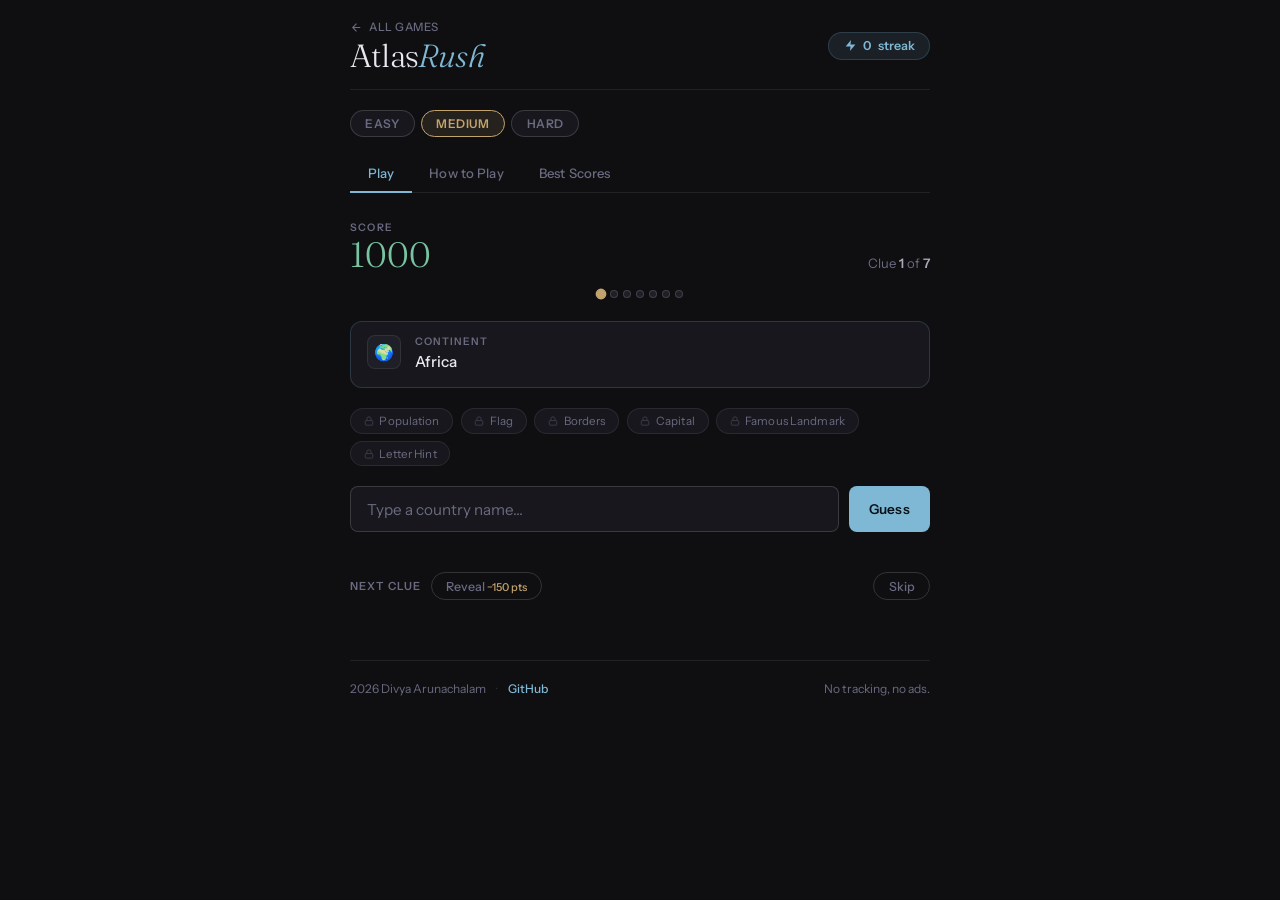
==== commit bffe01b2: "Updates" ====
--- a/games/atlasRush/index.html
+++ b/games/atlasRush/index.html
@@ -33,6 +33,13 @@
 <main id="main-content">
   <div class="game-wrap">
 
+    <!-- DIFFICULTY SELECTOR -->
+    <div class="difficulty-row" role="group" aria-label="Difficulty">
+      <button class="diff-btn" data-diff="easy">Easy</button>
+      <button class="diff-btn active" data-diff="medium">Medium</button>
+      <button class="diff-btn" data-diff="hard">Hard</button>
+    </div>
+
     <div class="tabs" role="tablist" aria-label="Game sections">
       <button class="tab-btn active" role="tab" aria-selected="true" aria-controls="tab-play" onclick="switchTab('play')">Play</button>
       <button class="tab-btn" role="tab" aria-selected="false" aria-controls="tab-how" onclick="switchTab('how')">How to Play</button>
@@ -45,7 +52,7 @@
       <div class="score-bar">
         <div class="score-group">
           <div class="score-label">Score</div>
-          <div class="score-val" id="score-display" aria-live="polite" aria-atomic="true">1000</div>
+          <div class="score-val score-high" id="score-display" aria-live="polite" aria-atomic="true">1000</div>
         </div>
         <div class="clue-counter" aria-live="polite">
           Clue <strong id="clue-num">1</strong> of <strong id="clue-total">7</strong>
@@ -111,7 +118,7 @@
         </li>
         <li class="how-item">
           <div class="how-num" aria-hidden="true">2</div>
-          <div class="how-text">Type your guess and hit <strong>Guess</strong>. A suggestions list appears as you type.</div>
+          <div class="how-text">Type your guess and hit <strong>Guess</strong>. Use <strong>↑↓ arrow keys</strong> to navigate suggestions, Enter to select.</div>
         </li>
         <li class="how-item">
           <div class="how-num" aria-hidden="true">3</div>
@@ -127,7 +134,11 @@
         </li>
         <li class="how-item">
           <div class="how-num" aria-hidden="true">6</div>
-          <div class="how-text">Build a <strong>streak</strong> by getting multiple countries right in a row. Share your emoji score grid!</div>
+          <div class="how-text">Choose your <strong>difficulty</strong>: Easy (popular countries), Medium, or Hard (includes territories &amp; micronations).</div>
+        </li>
+        <li class="how-item">
+          <div class="how-num" aria-hidden="true">7</div>
+          <div class="how-text">Common aliases work — try <strong>UAE</strong>, <strong>USA</strong>, <strong>Holland</strong>, <strong>Burma</strong> and more.</div>
         </li>
       </ol>
     </div>
@@ -144,7 +155,7 @@
 
 <footer>
   <div class="footer-inner">
-    <span class="footer-copy">© <span id="year"></span> Divya Arunachalam</span>
+    <span class="footer-copy"> <span id="year"></span> Divya Arunachalam</span>
     <span class="footer-divider" aria-hidden="true">·</span>
     <a href="https://github.com/divarun" target="_blank" rel="noopener" class="footer-link">GitHub</a>
     <span class="footer-note">No tracking, no ads.</span>
--- a/games/atlasRush/styles.css
+++ b/games/atlasRush/styles.css
@@ -12,12 +12,10 @@
   --text-soft:   #a8a8b8;
   --text-muted:  #6a6a80;
 
-  /* Muted steel-blue accent — no neon */
   --accent:      #7eb8d4;
   --accent-dim:  rgba(126,184,212,0.10);
   --accent-dim2: rgba(126,184,212,0.20);
 
-  /* Semantic */
   --danger:      #c4687a;
   --danger-dim:  rgba(196,104,122,0.12);
   --warn:        #c4a46e;
@@ -82,7 +80,7 @@
   max-width: var(--max);
   padding: 1.25rem 0 1.1rem;
   border-bottom: 1px solid var(--border);
-  margin-bottom: 1.75rem;
+  margin-bottom: 1.25rem;
 }
 
 .header-inner {
@@ -140,6 +138,33 @@
   white-space: nowrap;
 }
 
+/* ── DIFFICULTY ROW ── */
+.difficulty-row {
+  display: flex;
+  gap: .4rem;
+  margin-bottom: 1.1rem;
+}
+
+.diff-btn {
+  background: var(--surface);
+  border: 1px solid var(--border2);
+  border-radius: 2rem;
+  padding: .3rem .9rem;
+  font-size: .75rem;
+  font-weight: 600;
+  font-family: var(--sans);
+  color: var(--text-muted);
+  cursor: pointer;
+  letter-spacing: .04em;
+  text-transform: uppercase;
+  transition: color .15s, background .15s, border-color .15s;
+}
+.diff-btn:hover { color: var(--text-soft); background: var(--surface2); }
+.diff-btn.active[data-diff="easy"]   { color: var(--success); border-color: var(--success); background: var(--success-dim); }
+.diff-btn.active[data-diff="medium"] { color: var(--warn);    border-color: var(--warn);    background: var(--warn-dim);    }
+.diff-btn.active[data-diff="hard"]   { color: var(--danger);  border-color: var(--danger);  background: var(--danger-dim);  }
+.diff-btn:focus-visible { outline: 2px solid var(--accent); outline-offset: 3px; }
+
 /* ── GAME WRAP ── */
 .game-wrap {
   width: 100%;
@@ -196,11 +221,16 @@
   font-family: var(--serif);
   font-size: 2.2rem;
   font-weight: 300;
-  color: var(--accent);
   line-height: 1;
-  transition: transform .15s;
+  transition: color .4s, transform .15s;
 }
 .score-val.pop { transform: scale(1.2); }
+
+/* Score color states */
+.score-val.score-high     { color: var(--success); }
+.score-val.score-mid      { color: var(--accent);  }
+.score-val.score-low      { color: var(--warn);    }
+.score-val.score-critical { color: var(--danger);  }
 
 .clue-counter {
   font-size: .82rem;
@@ -447,7 +477,9 @@
   color: var(--text-soft);
 }
 .sug-item:last-child { border-bottom: none; }
-.sug-item:hover, .sug-item:focus { background: var(--surface2); outline: none; }
+.sug-item:hover,
+.sug-item:focus,
+.sug-item.focused { background: var(--surface2); outline: none; }
 
 /* ── RESULT CARD ── */
 .result-card {
@@ -623,6 +655,10 @@
   font-size: .9rem;
   font-weight: 500;
   color: var(--text-soft);
+  display: flex;
+  align-items: center;
+  gap: .4rem;
+  flex-wrap: wrap;
 }
 
 .score-row .sc {
@@ -638,6 +674,20 @@
   color: var(--text-muted);
   margin-top: .1rem;
 }
+
+/* Difficulty badge in score rows */
+.diff-badge {
+  font-size: .6rem;
+  font-weight: 700;
+  text-transform: uppercase;
+  letter-spacing: .06em;
+  padding: .1rem .4rem;
+  border-radius: 2rem;
+  border: 1px solid;
+}
+.diff-badge--easy   { color: var(--success); border-color: var(--success); background: var(--success-dim); }
+.diff-badge--medium { color: var(--warn);    border-color: var(--warn);    background: var(--warn-dim);    }
+.diff-badge--hard   { color: var(--danger);  border-color: var(--danger);  background: var(--danger-dim);  }
 
 /* ── FOOTER ── */
 footer {
@@ -681,6 +731,8 @@
   .hint-row { gap: .4rem; }
   .btn-skip { margin-left: 0; }
   .footer-note { margin-left: 0; }
+  .difficulty-row { gap: .3rem; }
+  .diff-btn { padding: .28rem .7rem; font-size: .7rem; }
 }
 
 /* ── REDUCED MOTION ── */
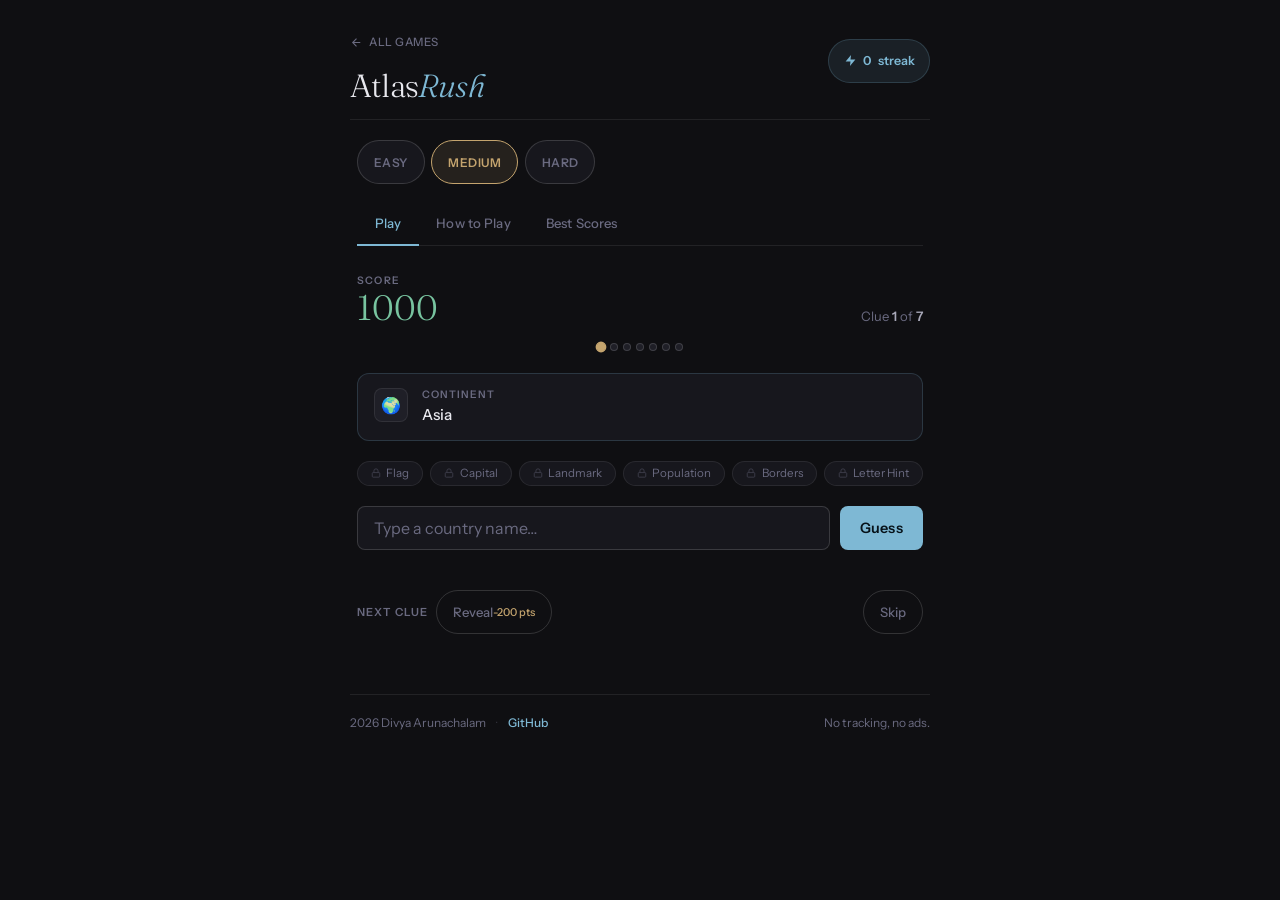
==== commit 87a86697: "Updates" ====
--- a/games/atlasRush/index.html
+++ b/games/atlasRush/index.html
@@ -2,13 +2,14 @@
 <html lang="en">
 <head>
   <meta charset="UTF-8">
-  <meta name="viewport" content="width=device-width, initial-scale=1.0">
-  <title>AtlasRush — Game Lab</title>
-  <meta name="description" content="Guess the mystery country in as few hints as possible.">
+  <meta name="viewport" content="width=device-width, initial-scale=1.0, viewport-fit=cover">
+  <title>AtlasRush — Guess the Country</title>
+  <meta name="description" content="Guess the mystery country in as few clues as possible. Continent, flag, capital, landmark photo, borders and more.">
+  <meta name="theme-color" content="#0f0f12">
   <link rel="preconnect" href="https://fonts.googleapis.com">
   <link rel="preconnect" href="https://fonts.gstatic.com" crossorigin>
   <link href="https://fonts.googleapis.com/css2?family=Fraunces:ital,opsz,wght@0,9..144,300;0,9..144,400;1,9..144,300&family=Instrument+Sans:wght@400;500;600&display=swap" rel="stylesheet">
-  <link rel="stylesheet" href="styles.css" />
+  <link rel="stylesheet" href="styles.css">
 </head>
 <body>
 
@@ -21,9 +22,9 @@
         <svg width="13" height="13" viewBox="0 0 24 24" fill="none" stroke="currentColor" stroke-width="2" aria-hidden="true"><path d="M19 12H5M12 5l-7 7 7 7"/></svg>
         All Games
       </a>
-      <div class="logo">Atlas<em>Rush</em></div>
+      <div class="logo" role="img" aria-label="AtlasRush">Atlas<em>Rush</em></div>
     </div>
-    <div class="streak-pill" aria-label="Current streak" role="status">
+    <div class="streak-pill" aria-label="Current streak" aria-live="polite" role="status">
       <svg width="13" height="13" viewBox="0 0 24 24" fill="currentColor" aria-hidden="true"><path d="M13 2L3 14h9l-1 8 10-12h-9l1-8z"/></svg>
       <span id="streak-count">0</span> streak
     </div>
@@ -34,59 +35,75 @@
   <div class="game-wrap">
 
     <!-- DIFFICULTY SELECTOR -->
-    <div class="difficulty-row" role="group" aria-label="Difficulty">
-      <button class="diff-btn" data-diff="easy">Easy</button>
-      <button class="diff-btn active" data-diff="medium">Medium</button>
-      <button class="diff-btn" data-diff="hard">Hard</button>
+    <div class="difficulty-row" role="group" aria-label="Select difficulty">
+      <button class="diff-btn" data-diff="easy"   aria-pressed="false">Easy</button>
+      <button class="diff-btn active" data-diff="medium" aria-pressed="true">Medium</button>
+      <button class="diff-btn" data-diff="hard"   aria-pressed="false">Hard</button>
     </div>
 
+    <!-- TABS -->
     <div class="tabs" role="tablist" aria-label="Game sections">
-      <button class="tab-btn active" role="tab" aria-selected="true" aria-controls="tab-play" onclick="switchTab('play')">Play</button>
-      <button class="tab-btn" role="tab" aria-selected="false" aria-controls="tab-how" onclick="switchTab('how')">How to Play</button>
-      <button class="tab-btn" role="tab" aria-selected="false" aria-controls="tab-scores" onclick="switchTab('scores')">Best Scores</button>
+      <button class="tab-btn active" role="tab" aria-selected="true"  tabindex="0"  aria-controls="tab-play"   id="tab-btn-play"   onclick="switchTab('play')">Play</button>
+      <button class="tab-btn"        role="tab" aria-selected="false" tabindex="-1" aria-controls="tab-how"    id="tab-btn-how"    onclick="switchTab('how')">How to Play</button>
+      <button class="tab-btn"        role="tab" aria-selected="false" tabindex="-1" aria-controls="tab-scores" id="tab-btn-scores" onclick="switchTab('scores')">Best Scores</button>
     </div>
 
-    <!-- PLAY TAB -->
-    <div class="tab-pane active" id="tab-play" role="tabpanel">
+    <!-- ── PLAY TAB ── -->
+    <div class="tab-pane active" id="tab-play" role="tabpanel" aria-labelledby="tab-btn-play">
 
       <div class="score-bar">
         <div class="score-group">
-          <div class="score-label">Score</div>
-          <div class="score-val score-high" id="score-display" aria-live="polite" aria-atomic="true">1000</div>
+          <div class="score-label" aria-hidden="true">Score</div>
+          <div class="score-val score-high" id="score-display" aria-live="polite" aria-atomic="true" aria-label="Current score">1000</div>
         </div>
-        <div class="clue-counter" aria-live="polite">
-          Clue <strong id="clue-num">1</strong> of <strong id="clue-total">7</strong>
+        <div class="clue-counter" aria-live="polite" aria-atomic="true">
+          Clue <strong id="clue-num">1</strong> of <strong id="clue-total">6</strong>
         </div>
       </div>
 
-      <div class="progress-row" id="progress-row" aria-label="Clue progress" role="img"></div>
+      <div class="progress-row" id="progress-row" aria-label="Clue progress indicators" role="img"></div>
 
       <div class="clues-stack" id="clues-stack" aria-live="polite" aria-label="Revealed clues"></div>
 
-      <div class="locked-row" id="locked-row" aria-label="Remaining clues"></div>
+      <div class="locked-row" id="locked-row" aria-label="Locked clues remaining"></div>
 
       <div class="input-area">
-        <label for="guess-input" class="sr-only">Enter your country guess</label>
-        <input type="text" id="guess-input" placeholder="Type a country name…" autocomplete="off" autocorrect="off" spellcheck="false" aria-describedby="feedback" />
-        <button class="btn-primary" id="guess-btn" onclick="submitGuess()">Guess</button>
+        <label for="guess-input" class="sr-only">Type a country name to guess</label>
+        <input
+                type="text"
+                id="guess-input"
+                placeholder="Type a country name…"
+                autocomplete="off"
+                autocorrect="off"
+                autocapitalize="off"
+                spellcheck="false"
+                enterkeyhint="go"
+                aria-describedby="feedback"
+                aria-haspopup="listbox"
+                aria-expanded="false"
+                aria-owns="suggestions"
+                aria-autocomplete="list"
+        >
+        <button class="btn-primary" id="guess-btn" onclick="submitGuess()" aria-label="Submit guess">Guess</button>
       </div>
-      <div class="suggestions" id="suggestions" role="listbox" aria-label="Country suggestions"></div>
+
+      <div class="suggestions" id="suggestions" role="listbox" aria-label="Country name suggestions" aria-expanded="false"></div>
       <div class="feedback" id="feedback" aria-live="assertive" role="alert"></div>
 
       <div class="hint-row">
         <span class="hint-label" aria-hidden="true">Next clue</span>
-        <button class="btn-ghost" id="reveal-btn" onclick="revealNextClue()" aria-label="Reveal next clue">
-          Reveal <span class="cost-badge" id="reveal-cost">−150 pts</span>
+        <button class="btn-ghost" id="reveal-btn" onclick="revealNextClue()" aria-label="Reveal next clue for 200 points">
+          Reveal <span class="cost-badge" id="reveal-cost" aria-hidden="true">−150 pts</span>
         </button>
         <button class="btn-ghost btn-skip" onclick="skipCountry()" aria-label="Skip this country">Skip</button>
       </div>
 
       <!-- Result card -->
-      <div class="result-card" id="result-card" aria-live="polite" role="region" aria-label="Round result">
+      <div class="result-card" id="result-card" role="region" aria-label="Round result" aria-live="polite">
         <div class="result-flag" id="res-flag"></div>
         <div class="result-country" id="res-country"></div>
         <div class="result-subtitle" id="res-subtitle"></div>
-        <div class="result-stats">
+        <div class="result-stats" aria-label="Round statistics">
           <div class="stat-box">
             <div class="stat-n" id="rs-score">—</div>
             <div class="stat-lbl">Score</div>
@@ -100,52 +117,56 @@
             <div class="stat-lbl">Streak</div>
           </div>
         </div>
-        <div class="share-block" id="share-block" aria-label="Shareable result"></div>
+        <div class="share-block" id="share-block" aria-label="Shareable result text" tabindex="0"></div>
         <button class="btn-primary btn-share" onclick="copyShare()">Copy &amp; Share Result</button>
-        <div class="copied-msg" id="copied-msg" aria-live="polite"></div>
+        <div class="copied-msg" id="copied-msg" aria-live="polite" role="status"></div>
         <div class="next-row">
           <button class="btn-ghost" onclick="nextRound()">Next Country →</button>
         </div>
       </div>
     </div>
 
-    <!-- HOW TO PLAY TAB -->
-    <div class="tab-pane" id="tab-how" role="tabpanel">
-      <ol class="how-list">
+    <!-- ── HOW TO PLAY TAB ── -->
+    <div class="tab-pane" id="tab-how" role="tabpanel" aria-labelledby="tab-btn-how" hidden>
+      <ol class="how-list" aria-label="How to play instructions">
         <li class="how-item">
           <div class="how-num" aria-hidden="true">1</div>
-          <div class="how-text">A mystery country is chosen. You start with <strong>1 clue</strong> — the continent.</div>
+          <div class="how-text">A mystery country is chosen at random. You start with <strong>1 clue</strong> — the continent.</div>
         </li>
         <li class="how-item">
           <div class="how-num" aria-hidden="true">2</div>
-          <div class="how-text">Type your guess and hit <strong>Guess</strong>. Use <strong>↑↓ arrow keys</strong> to navigate suggestions, Enter to select.</div>
+          <div class="how-text">Type your guess in the box and tap <strong>Guess</strong>, or press Enter. A suggestion list appears as you type — tap or use <strong>↑↓ arrow keys</strong> to pick one.</div>
         </li>
         <li class="how-item">
           <div class="how-num" aria-hidden="true">3</div>
-          <div class="how-text">Wrong? <strong>Reveal the next clue</strong> for −150 pts, or guess again. More clues = lower score.</div>
+          <div class="how-text">Wrong guess? You lose <strong>50 pts</strong>. Tap <strong>Reveal</strong> to unlock the next clue for <strong>−200 pts</strong>. You have 6 clues total.</div>
         </li>
         <li class="how-item">
           <div class="how-num" aria-hidden="true">4</div>
-          <div class="how-text">You have <strong>7 clues</strong>: Continent → Population → Flag → Borders → Capital → Landmark → Letter hint.</div>
+          <div class="how-text">Clue order: <strong>Continent → Flag → Capital → Landmark Photo → Borders → Letter hint.</strong></div>
         </li>
         <li class="how-item">
           <div class="how-num" aria-hidden="true">5</div>
-          <div class="how-text">Guess on clue 1 = <strong>1000 pts</strong>. Each clue costs 150 pts. Each wrong guess costs 50 pts.</div>
+          <div class="how-text">Guess on clue 1 = <strong>1000 pts max</strong>. Revealing a clue costs <strong>200 pts</strong>. Each wrong guess costs <strong>50 pts</strong>. If your score hits 0 the round ends.</div>
         </li>
         <li class="how-item">
           <div class="how-num" aria-hidden="true">6</div>
-          <div class="how-text">Choose your <strong>difficulty</strong>: Easy (popular countries), Medium, or Hard (includes territories &amp; micronations).</div>
+          <div class="how-text">Difficulty changes the country pool: <strong>Easy</strong> = well-known countries only, <strong>Medium</strong> = most countries, <strong>Hard</strong> = everything including territories and micronations.</div>
         </li>
         <li class="how-item">
           <div class="how-num" aria-hidden="true">7</div>
-          <div class="how-text">Common aliases work — try <strong>UAE</strong>, <strong>USA</strong>, <strong>Holland</strong>, <strong>Burma</strong> and more.</div>
+          <div class="how-text">Common names work — try <strong>UAE</strong>, <strong>USA</strong>, <strong>Holland</strong>, <strong>Burma</strong>, <strong>Czech Republic</strong> and more.</div>
+        </li>
+        <li class="how-item">
+          <div class="how-num" aria-hidden="true">8</div>
+          <div class="how-text">Win rounds in a row to build a <strong>streak 🔥</strong>. Copy your emoji result to share with friends!</div>
         </li>
       </ol>
     </div>
 
-    <!-- SCORES TAB -->
-    <div class="tab-pane" id="tab-scores" role="tabpanel">
-      <div class="scores-list" id="scores-list">
+    <!-- ── SCORES TAB ── -->
+    <div class="tab-pane" id="tab-scores" role="tabpanel" aria-labelledby="tab-btn-scores" hidden>
+      <div class="scores-list" id="scores-list" aria-label="Best scores list">
         <div class="scores-empty">No scores yet — play a round!</div>
       </div>
     </div>
@@ -157,7 +178,7 @@
   <div class="footer-inner">
     <span class="footer-copy"> <span id="year"></span> Divya Arunachalam</span>
     <span class="footer-divider" aria-hidden="true">·</span>
-    <a href="https://github.com/divarun" target="_blank" rel="noopener" class="footer-link">GitHub</a>
+    <a href="https://github.com/divarun" target="_blank" rel="noopener noreferrer" class="footer-link">GitHub</a>
     <span class="footer-note">No tracking, no ads.</span>
   </div>
 </footer>
--- a/games/atlasRush/styles.css
+++ b/games/atlasRush/styles.css
@@ -23,13 +23,16 @@
   --success:     #78c4a0;
   --success-dim: rgba(120,196,160,0.12);
 
-  --serif:  'Fraunces', Georgia, serif;
-  --sans:   'Instrument Sans', system-ui, sans-serif;
+  --serif: 'Fraunces', Georgia, serif;
+  --sans:  'Instrument Sans', system-ui, sans-serif;
 
   --max:       580px;
   --pad:       clamp(1rem, 4vw, 1.5rem);
   --radius:    12px;
   --radius-sm: 8px;
+
+  /* Touch target minimum for mobile (WCAG 2.5.5) */
+  --touch: 44px;
 }
 
 /* ── BASE ── */
@@ -40,73 +43,53 @@
   background: var(--bg);
   color: var(--text);
   min-height: 100vh;
+  /* safe-area-inset for notched phones */
+  padding: 0 var(--pad) max(4rem, env(safe-area-inset-bottom));
+  padding-left: max(var(--pad), env(safe-area-inset-left));
+  padding-right: max(var(--pad), env(safe-area-inset-right));
   display: flex;
   flex-direction: column;
   align-items: center;
-  padding: 0 var(--pad) 4rem;
   -webkit-font-smoothing: antialiased;
+  /* Prevent iOS font size bump on rotation */
+  -webkit-text-size-adjust: 100%;
 }
 
 /* ── SKIP LINK ── */
 .skip-link {
-  position: absolute;
-  top: -100%;
-  left: 1rem;
-  background: var(--surface2);
-  color: var(--text);
-  padding: .5rem 1rem;
-  border-radius: var(--radius-sm);
-  font-size: .82rem;
-  text-decoration: none;
-  z-index: 200;
-  border: 1px solid var(--border2);
+  position: absolute; top: -100%; left: 1rem;
+  background: var(--surface2); color: var(--text);
+  padding: .5rem 1rem; border-radius: var(--radius-sm);
+  font-size: .82rem; text-decoration: none;
+  z-index: 200; border: 1px solid var(--border2);
 }
 .skip-link:focus { top: 1rem; }
 
 /* ── SCREEN READER ONLY ── */
 .sr-only {
-  position: absolute;
-  width: 1px; height: 1px;
-  padding: 0; margin: -1px;
-  overflow: hidden;
-  clip: rect(0,0,0,0);
-  white-space: nowrap;
-  border: 0;
+  position: absolute; width: 1px; height: 1px;
+  padding: 0; margin: -1px; overflow: hidden;
+  clip: rect(0,0,0,0); white-space: nowrap; border: 0;
 }
 
 /* ── HEADER ── */
 header {
-  width: 100%;
-  max-width: var(--max);
+  width: 100%; max-width: var(--max);
   padding: 1.25rem 0 1.1rem;
   border-bottom: 1px solid var(--border);
   margin-bottom: 1.25rem;
 }
-
 .header-inner {
-  display: flex;
-  align-items: center;
-  justify-content: space-between;
-  gap: 1rem;
-}
-
-.header-left {
-  display: flex;
-  flex-direction: column;
-  gap: .35rem;
-}
+  display: flex; align-items: center;
+  justify-content: space-between; gap: 1rem;
+}
+.header-left { display: flex; flex-direction: column; gap: .35rem; }
 
 .back-link {
-  display: inline-flex;
-  align-items: center;
-  gap: .4rem;
-  font-size: .72rem;
-  font-weight: 500;
-  color: var(--text-muted);
-  text-decoration: none;
-  letter-spacing: .04em;
-  text-transform: uppercase;
-  transition: color .2s;
+  display: inline-flex; align-items: center; gap: .4rem;
+  font-size: .72rem; font-weight: 500; color: var(--text-muted);
+  text-decoration: none; letter-spacing: .04em; text-transform: uppercase;
+  transition: color .2s; min-height: var(--touch);
 }
 .back-link:hover, .back-link:focus-visible { color: var(--accent); }
 .back-link:focus-visible { outline: 2px solid var(--accent); outline-offset: 3px; border-radius: 3px; }
@@ -114,84 +97,59 @@
 .logo {
   font-family: var(--serif);
   font-size: clamp(1.6rem, 6vw, 2rem);
-  font-weight: 300;
-  letter-spacing: -.025em;
-  color: var(--text);
-  line-height: 1;
-}
-.logo em {
-  font-style: italic;
-  color: var(--accent);
-}
+  font-weight: 300; letter-spacing: -.025em;
+  color: var(--text); line-height: 1;
+}
+.logo em { font-style: italic; color: var(--accent); }
 
 .streak-pill {
-  display: flex;
-  align-items: center;
-  gap: .4rem;
-  background: var(--accent-dim);
-  border: 1px solid var(--accent-dim2);
-  border-radius: 2rem;
-  padding: .35rem .9rem;
-  font-size: .78rem;
-  font-weight: 600;
-  color: var(--accent);
-  white-space: nowrap;
+  display: flex; align-items: center; gap: .4rem;
+  background: var(--accent-dim); border: 1px solid var(--accent-dim2);
+  border-radius: 2rem; padding: .35rem .9rem;
+  font-size: .78rem; font-weight: 600;
+  color: var(--accent); white-space: nowrap;
+  min-height: var(--touch);
 }
 
 /* ── DIFFICULTY ROW ── */
 .difficulty-row {
-  display: flex;
-  gap: .4rem;
-  margin-bottom: 1.1rem;
-}
-
+  display: flex; gap: .4rem;
+  margin-bottom: 1.1rem; flex-wrap: wrap;
+}
 .diff-btn {
-  background: var(--surface);
-  border: 1px solid var(--border2);
-  border-radius: 2rem;
-  padding: .3rem .9rem;
-  font-size: .75rem;
-  font-weight: 600;
-  font-family: var(--sans);
-  color: var(--text-muted);
-  cursor: pointer;
-  letter-spacing: .04em;
-  text-transform: uppercase;
+  background: var(--surface); border: 1px solid var(--border2);
+  border-radius: 2rem; padding: 0 1rem;
+  min-height: var(--touch); /* accessible touch target */
+  font-size: .75rem; font-weight: 600; font-family: var(--sans);
+  color: var(--text-muted); cursor: pointer;
+  letter-spacing: .04em; text-transform: uppercase;
   transition: color .15s, background .15s, border-color .15s;
+  -webkit-tap-highlight-color: transparent;
 }
 .diff-btn:hover { color: var(--text-soft); background: var(--surface2); }
-.diff-btn.active[data-diff="easy"]   { color: var(--success); border-color: var(--success); background: var(--success-dim); }
-.diff-btn.active[data-diff="medium"] { color: var(--warn);    border-color: var(--warn);    background: var(--warn-dim);    }
-.diff-btn.active[data-diff="hard"]   { color: var(--danger);  border-color: var(--danger);  background: var(--danger-dim);  }
+.diff-btn[aria-pressed="true"][data-diff="easy"]   { color: var(--success); border-color: var(--success); background: var(--success-dim); }
+.diff-btn[aria-pressed="true"][data-diff="medium"] { color: var(--warn);    border-color: var(--warn);    background: var(--warn-dim);    }
+.diff-btn[aria-pressed="true"][data-diff="hard"]   { color: var(--danger);  border-color: var(--danger);  background: var(--danger-dim);  }
 .diff-btn:focus-visible { outline: 2px solid var(--accent); outline-offset: 3px; }
 
 /* ── GAME WRAP ── */
-.game-wrap {
-  width: 100%;
-  max-width: var(--max);
-}
+.game-wrap { width: 100%; max-width: var(--max); }
 
 /* ── TABS ── */
 .tabs {
-  display: flex;
-  gap: 0;
-  margin-bottom: 1.75rem;
+  display: flex; margin-bottom: 1.75rem;
   border-bottom: 1px solid var(--border);
 }
-
 .tab-btn {
-  background: none;
-  border: none;
+  background: none; border: none;
   border-bottom: 2px solid transparent;
-  cursor: pointer;
-  font-family: var(--sans);
-  font-size: .82rem;
-  font-weight: 500;
-  color: var(--text-muted);
-  padding: .65rem 1.1rem;
-  margin-bottom: -1px;
+  cursor: pointer; font-family: var(--sans);
+  font-size: .82rem; font-weight: 500;
+  color: var(--text-muted); padding: .65rem 1.1rem;
+  margin-bottom: -1px; min-height: var(--touch);
   transition: color .15s, border-color .15s;
   letter-spacing: .01em;
+  -webkit-tap-highlight-color: transparent;
 }
 .tab-btn:hover { color: var(--text-soft); }
 .tab-btn.active { color: var(--accent); border-bottom-color: var(--accent); }
@@ -202,177 +160,155 @@
 
 /* ── SCORE BAR ── */
 .score-bar {
-  display: flex;
-  justify-content: space-between;
-  align-items: flex-end;
-  margin-bottom: 1.1rem;
-}
-
+  display: flex; justify-content: space-between;
+  align-items: flex-end; margin-bottom: 1.1rem;
+}
 .score-label {
-  font-size: .65rem;
-  font-weight: 600;
-  text-transform: uppercase;
-  letter-spacing: .12em;
-  color: var(--text-muted);
-  margin-bottom: .2rem;
-}
-
+  font-size: .65rem; font-weight: 600;
+  text-transform: uppercase; letter-spacing: .12em;
+  color: var(--text-muted); margin-bottom: .2rem;
+}
 .score-val {
-  font-family: var(--serif);
-  font-size: 2.2rem;
-  font-weight: 300;
-  line-height: 1;
+  font-family: var(--serif); font-size: 2.2rem;
+  font-weight: 300; line-height: 1;
   transition: color .4s, transform .15s;
 }
 .score-val.pop { transform: scale(1.2); }
-
-/* Score color states */
 .score-val.score-high     { color: var(--success); }
 .score-val.score-mid      { color: var(--accent);  }
 .score-val.score-low      { color: var(--warn);    }
 .score-val.score-critical { color: var(--danger);  }
 
 .clue-counter {
-  font-size: .82rem;
-  color: var(--text-muted);
-  text-align: right;
-  line-height: 1.4;
+  font-size: .82rem; color: var(--text-muted);
+  text-align: right; line-height: 1.4;
 }
 .clue-counter strong { color: var(--text-soft); font-weight: 600; }
 
 /* ── PROGRESS DOTS ── */
 .progress-row {
-  display: flex;
-  gap: 5px;
-  justify-content: center;
-  margin-bottom: 1.4rem;
-}
-
+  display: flex; gap: 5px;
+  justify-content: center; margin-bottom: 1.4rem;
+}
 .dot {
-  width: 8px; height: 8px;
-  border-radius: 50%;
-  background: var(--surface2);
-  border: 1px solid var(--border2);
+  width: 8px; height: 8px; border-radius: 50%;
+  background: var(--surface2); border: 1px solid var(--border2);
   transition: background .3s, border-color .3s, transform .3s;
 }
-.dot.used   { background: var(--danger);  border-color: var(--danger); }
-.dot.active { background: var(--warn);    border-color: var(--warn);   transform: scale(1.35); }
+.dot.used   { background: var(--danger);  border-color: var(--danger);  }
+.dot.active { background: var(--warn);    border-color: var(--warn);    transform: scale(1.35); }
 .dot.win    { background: var(--success); border-color: var(--success); }
 
-/* ── CLUES ── */
+/* ── CLUE CARDS ── */
 .clues-stack {
-  display: flex;
-  flex-direction: column;
-  gap: .6rem;
-  margin-bottom: 1.25rem;
-}
-
+  display: flex; flex-direction: column;
+  gap: .6rem; margin-bottom: 1.25rem;
+}
 .clue-card {
-  background: var(--surface);
-  border: 1px solid var(--border);
-  border-radius: var(--radius);
-  padding: .85rem 1rem;
-  display: flex;
-  align-items: flex-start;
-  gap: .85rem;
+  background: var(--surface); border: 1px solid var(--border);
+  border-radius: var(--radius); padding: .85rem 1rem;
+  display: flex; align-items: flex-start; gap: .85rem;
   animation: slideIn .3s cubic-bezier(.22,1,.36,1);
 }
+.clue-card.first { border-color: var(--accent-dim2); }
 
 @keyframes slideIn {
   from { opacity: 0; transform: translateY(-10px); }
   to   { opacity: 1; transform: translateY(0); }
 }
 
-.clue-card.first {
-  border-color: var(--accent-dim2);
-}
-
 .clue-icon {
-  width: 34px; height: 34px;
-  border-radius: 8px;
-  background: var(--surface2);
-  border: 1px solid var(--border);
-  display: flex;
-  align-items: center;
-  justify-content: center;
-  font-size: 16px;
+  width: 34px; height: 34px; border-radius: 8px;
+  background: var(--surface2); border: 1px solid var(--border);
+  display: flex; align-items: center; justify-content: center;
+  font-size: 16px; flex-shrink: 0; color: var(--text-soft);
+}
+.clue-content { flex: 1; min-width: 0; }
+.clue-label {
+  font-size: .65rem; font-weight: 600;
+  text-transform: uppercase; letter-spacing: .1em;
+  color: var(--text-muted); margin-bottom: .2rem;
+}
+.clue-value {
+  font-size: .95rem; font-weight: 500;
+  color: var(--text); line-height: 1.45;
+}
+
+/* Flag image inside clue */
+.clue-flag-img {
+  width: 72px; border-radius: 6px;
+  box-shadow: 0 4px 16px rgba(0,0,0,0.4);
+  display: block;
+}
+
+/* Landmark image clue */
+.clue-img-wrap { width: 100%; }
+
+.img-loading {
+  display: flex; align-items: center; gap: .6rem;
+  color: var(--text-muted); font-size: .85rem; padding: .25rem 0;
+}
+.img-spinner {
+  width: 16px; height: 16px; border-radius: 50%;
+  border: 2px solid var(--border2);
+  border-top-color: var(--accent);
+  animation: spin .7s linear infinite;
   flex-shrink: 0;
-  color: var(--text-soft);
-}
-
-.clue-content { flex: 1; min-width: 0; }
-
-.clue-label {
-  font-size: .65rem;
-  font-weight: 600;
-  text-transform: uppercase;
-  letter-spacing: .1em;
-  color: var(--text-muted);
-  margin-bottom: .2rem;
-}
-
-.clue-value {
-  font-size: .95rem;
-  font-weight: 500;
-  color: var(--text);
-  line-height: 1.45;
+}
+@keyframes spin { to { transform: rotate(360deg); } }
+
+.landmark-figure {
+  margin: 0; width: 100%;
+}
+.landmark-img {
+  width: 100%; max-width: 100%;
+  border-radius: var(--radius-sm);
+  display: block;
+  max-height: 200px;
+  object-fit: cover;
+  box-shadow: 0 4px 20px rgba(0,0,0,0.4);
+}
+.landmark-caption {
+  font-size: .72rem; color: var(--text-muted);
+  margin-top: .4rem; text-align: center;
+  font-style: italic;
+}
+.clue-text-fallback {
+  color: var(--text); font-size: .95rem; font-weight: 500;
 }
 
 /* ── LOCKED PILLS ── */
 .locked-row {
-  display: flex;
-  gap: .45rem;
-  margin-bottom: 1.25rem;
-  flex-wrap: wrap;
-}
-
+  display: flex; gap: .45rem;
+  margin-bottom: 1.25rem; flex-wrap: wrap;
+}
 .locked-pill {
-  background: var(--surface);
-  border: 1px solid var(--border);
-  border-radius: 2rem;
-  padding: .3rem .8rem;
-  font-size: .72rem;
-  color: var(--text-muted);
-  display: flex;
-  align-items: center;
-  gap: .35rem;
-  letter-spacing: .01em;
-}
-
-.lock-icon {
-  width: 10px; height: 10px;
-  opacity: .5;
-}
+  background: var(--surface); border: 1px solid var(--border);
+  border-radius: 2rem; padding: .3rem .8rem;
+  font-size: .72rem; color: var(--text-muted);
+  display: flex; align-items: center; gap: .35rem;
+}
+.lock-icon { width: 10px; height: 10px; opacity: .5; }
 
 /* ── INPUT AREA ── */
-.input-area {
-  display: flex;
-  gap: .6rem;
-  margin-bottom: .6rem;
-}
+.input-area { display: flex; gap: .6rem; margin-bottom: .6rem; }
 
 #guess-input {
-  flex: 1;
-  min-width: 0;
-  background: var(--surface);
-  border: 1px solid var(--border2);
-  border-radius: var(--radius-sm);
-  padding: 0 1rem;
-  height: 46px;
-  font-size: .95rem;
-  font-family: var(--sans);
-  color: var(--text);
-  outline: none;
-  transition: border-color .2s;
+  flex: 1; min-width: 0;
+  background: var(--surface); border: 1px solid var(--border2);
+  border-radius: var(--radius-sm); padding: 0 1rem;
+  height: var(--touch); /* 44px minimum touch target */
+  font-size: 1rem; /* prevent iOS zoom (must be >= 16px) */
+  font-family: var(--sans); color: var(--text);
+  outline: none; transition: border-color .2s;
   -webkit-appearance: none;
 }
-#guess-input:focus { border-color: var(--accent); }
+#guess-input:focus { border-color: var(--accent); box-shadow: 0 0 0 3px var(--accent-dim); }
 #guess-input::placeholder { color: var(--text-muted); }
 #guess-input.wrong {
   border-color: var(--danger);
   animation: shake .3s;
 }
-
 @keyframes shake {
   0%,100% { transform: translateX(0); }
   25%      { transform: translateX(-5px); }
@@ -380,101 +316,67 @@
 }
 
 .btn-primary {
-  background: var(--accent);
-  color: #071219;
-  border: none;
-  border-radius: var(--radius-sm);
-  padding: 0 1.25rem;
-  height: 46px;
-  font-size: .85rem;
-  font-weight: 600;
-  font-family: var(--sans);
-  cursor: pointer;
-  transition: opacity .15s, transform .1s;
-  white-space: nowrap;
-  letter-spacing: .02em;
-  flex-shrink: 0;
-}
-.btn-primary:hover { opacity: .88; }
+  background: var(--accent); color: #071219;
+  border: none; border-radius: var(--radius-sm);
+  padding: 0 1.25rem; height: var(--touch);
+  font-size: .9rem; font-weight: 600; font-family: var(--sans);
+  cursor: pointer; transition: opacity .15s, transform .1s;
+  white-space: nowrap; letter-spacing: .02em; flex-shrink: 0;
+  -webkit-tap-highlight-color: transparent;
+}
+.btn-primary:hover  { opacity: .88; }
 .btn-primary:active { transform: scale(.97); }
 .btn-primary:disabled { opacity: .35; cursor: not-allowed; }
 .btn-primary:focus-visible { outline: 2px solid var(--accent); outline-offset: 3px; }
 
 .btn-ghost {
-  background: transparent;
-  color: var(--text-muted);
-  border: 1px solid var(--border2);
-  border-radius: 2rem;
-  padding: .35rem .9rem;
-  font-size: .78rem;
-  font-weight: 500;
-  font-family: var(--sans);
-  cursor: pointer;
-  transition: color .15s, border-color .15s, background .15s;
-  white-space: nowrap;
-}
-.btn-ghost:hover { color: var(--text-soft); border-color: var(--border2); background: var(--surface2); }
+  background: transparent; color: var(--text-muted);
+  border: 1px solid var(--border2); border-radius: 2rem;
+  padding: 0 1rem; min-height: var(--touch);
+  font-size: .82rem; font-weight: 500; font-family: var(--sans);
+  cursor: pointer; transition: color .15s, border-color .15s, background .15s;
+  white-space: nowrap; display: inline-flex; align-items: center;
+  -webkit-tap-highlight-color: transparent;
+}
+.btn-ghost:hover { color: var(--text-soft); background: var(--surface2); }
 .btn-ghost:disabled { opacity: .35; cursor: not-allowed; }
 .btn-ghost:focus-visible { outline: 2px solid var(--accent); outline-offset: 3px; }
 
 /* ── HINT ROW ── */
 .hint-row {
-  display: flex;
-  gap: .5rem;
-  align-items: center;
-  margin-bottom: 1.25rem;
-  flex-wrap: wrap;
-}
-
+  display: flex; gap: .5rem; align-items: center;
+  margin-bottom: 1.25rem; flex-wrap: wrap;
+}
 .hint-label {
-  font-size: .7rem;
-  font-weight: 600;
-  text-transform: uppercase;
-  letter-spacing: .1em;
-  color: var(--text-muted);
-  margin-right: .1rem;
-  flex-shrink: 0;
-}
-
+  font-size: .7rem; font-weight: 600;
+  text-transform: uppercase; letter-spacing: .1em;
+  color: var(--text-muted); flex-shrink: 0;
+}
 .btn-skip { margin-left: auto; }
-
-.cost-badge {
-  font-size: .68rem;
-  color: var(--warn);
-  font-weight: 500;
-}
+.cost-badge { font-size: .68rem; color: var(--warn); font-weight: 500; }
 
 /* ── FEEDBACK ── */
 .feedback {
-  min-height: 22px;
-  font-size: .82rem;
-  color: var(--danger);
-  margin-bottom: .5rem;
-  text-align: center;
+  min-height: 22px; font-size: .85rem;
+  color: var(--danger); margin-bottom: .5rem; text-align: center;
 }
 
 /* ── SUGGESTIONS ── */
 .suggestions {
-  background: var(--surface);
-  border: 1px solid var(--border2);
-  border-radius: var(--radius-sm);
-  overflow: hidden;
-  margin-top: -4px;
-  margin-bottom: 1rem;
-  display: none;
+  background: var(--surface); border: 1px solid var(--border2);
+  border-radius: var(--radius-sm); overflow: hidden;
+  margin-top: -4px; margin-bottom: 1rem; display: none;
 }
 .suggestions.show { display: block; }
 
 .sug-item {
-  padding: .65rem 1rem;
-  font-size: .88rem;
-  cursor: pointer;
+  padding: .75rem 1rem; /* bigger touch target */
+  font-size: .92rem; cursor: pointer;
   border-bottom: 1px solid var(--border);
-  display: flex;
-  align-items: center;
-  gap: .6rem;
-  transition: background .1s;
-  color: var(--text-soft);
+  display: flex; align-items: center; gap: .6rem;
+  transition: background .1s; color: var(--text-soft);
+  min-height: var(--touch);
+  -webkit-tap-highlight-color: transparent;
 }
 .sug-item:last-child { border-bottom: none; }
 .sug-item:hover,
@@ -483,15 +385,13 @@
 
 /* ── RESULT CARD ── */
 .result-card {
-  background: var(--surface);
-  border: 1px solid var(--border2);
-  border-radius: var(--radius);
-  padding: 1.75rem 1.5rem;
-  text-align: center;
+  background: var(--surface); border: 1px solid var(--border2);
+  border-radius: var(--radius); padding: 1.75rem 1.5rem;
+  text-align: center; display: none;
   animation: fadeUp .35s cubic-bezier(.22,1,.36,1);
-  display: none;
 }
 .result-card.show { display: block; }
+.result-card:focus { outline: none; } /* focus is intentional, skip outline */
 
 @keyframes fadeUp {
   from { opacity: 0; transform: translateY(16px); }
@@ -500,190 +400,102 @@
 
 .result-flag {
   margin-bottom: .85rem;
-  display: flex;
-  justify-content: center;
-}
-
+  display: flex; justify-content: center;
+}
+.result-flag-img {
+  width: 90px; border-radius: 10px;
+  box-shadow: 0 6px 24px rgba(0,0,0,0.5);
+}
 .result-country {
   font-family: var(--serif);
-  font-size: clamp(1.5rem, 6vw, 2rem);
-  font-weight: 300;
-  letter-spacing: -.02em;
-  margin-bottom: .35rem;
-  color: var(--text);
-}
-
+  font-size: clamp(1.4rem, 6vw, 2rem);
+  font-weight: 300; letter-spacing: -.02em;
+  margin-bottom: .35rem; color: var(--text);
+}
 .result-subtitle {
-  font-size: .85rem;
-  color: var(--text-muted);
-  margin-bottom: 1.5rem;
+  font-size: .85rem; color: var(--text-muted); margin-bottom: 1.5rem;
 }
 
 .result-stats {
-  display: grid;
-  grid-template-columns: repeat(3, 1fr);
-  gap: .6rem;
-  margin-bottom: 1.5rem;
-}
-
+  display: grid; grid-template-columns: repeat(3, 1fr);
+  gap: .6rem; margin-bottom: 1.5rem;
+}
 .stat-box {
-  background: var(--surface2);
-  border-radius: var(--radius-sm);
+  background: var(--surface2); border-radius: var(--radius-sm);
   padding: .85rem .5rem;
 }
-
 .stat-n {
-  font-family: var(--serif);
-  font-size: 1.6rem;
-  font-weight: 300;
-  color: var(--accent);
-  line-height: 1;
-}
-
+  font-family: var(--serif); font-size: 1.6rem;
+  font-weight: 300; color: var(--accent); line-height: 1;
+}
 .stat-lbl {
-  font-size: .65rem;
-  font-weight: 600;
-  color: var(--text-muted);
-  margin-top: .25rem;
-  text-transform: uppercase;
-  letter-spacing: .08em;
+  font-size: .65rem; font-weight: 600; color: var(--text-muted);
+  margin-top: .25rem; text-transform: uppercase; letter-spacing: .08em;
 }
 
 .share-block {
-  background: var(--bg);
-  border: 1px solid var(--border2);
-  border-radius: var(--radius-sm);
-  padding: .9rem 1rem;
-  font-size: 1rem;
-  letter-spacing: .15em;
-  margin-bottom: 1rem;
-  font-family: monospace;
-  line-height: 1.8;
-  user-select: all;
-  text-align: left;
-  white-space: pre-wrap;
-  word-break: break-word;
-}
-
-.btn-share {
-  width: 100%;
-  margin-bottom: .6rem;
-}
-
-.copied-msg {
-  font-size: .8rem;
-  color: var(--success);
-  min-height: 18px;
-}
-
-.next-row {
-  display: flex;
-  justify-content: center;
-  margin-top: .75rem;
-}
+  background: var(--bg); border: 1px solid var(--border2);
+  border-radius: var(--radius-sm); padding: .9rem 1rem;
+  font-size: .95rem; letter-spacing: .1em; margin-bottom: 1rem;
+  font-family: monospace; line-height: 1.8;
+  user-select: all; text-align: left;
+  white-space: pre-wrap; word-break: break-word;
+}
+.share-block:focus-visible { outline: 2px solid var(--accent); }
+
+.btn-share { width: 100%; margin-bottom: .6rem; }
+.copied-msg { font-size: .8rem; color: var(--success); min-height: 18px; }
+.next-row { display: flex; justify-content: center; margin-top: .75rem; }
 
 /* ── HOW TO PLAY ── */
 .how-list {
-  list-style: none;
-  display: flex;
-  flex-direction: column;
-  gap: .6rem;
-}
-
+  list-style: none; display: flex; flex-direction: column; gap: .6rem;
+}
 .how-item {
-  display: flex;
-  align-items: flex-start;
-  gap: .85rem;
-  background: var(--surface);
-  border: 1px solid var(--border);
-  border-radius: var(--radius-sm);
-  padding: .85rem 1rem;
-}
-
+  display: flex; align-items: flex-start; gap: .85rem;
+  background: var(--surface); border: 1px solid var(--border);
+  border-radius: var(--radius-sm); padding: .85rem 1rem;
+}
 .how-num {
-  background: var(--accent-dim);
-  color: var(--accent);
-  border-radius: 50%;
-  width: 24px; height: 24px;
-  display: flex;
-  align-items: center;
-  justify-content: center;
-  font-weight: 600;
-  font-size: .78rem;
-  flex-shrink: 0;
-}
-
+  background: var(--accent-dim); color: var(--accent);
+  border-radius: 50%; width: 24px; height: 24px;
+  display: flex; align-items: center; justify-content: center;
+  font-weight: 600; font-size: .78rem; flex-shrink: 0;
+}
 .how-text {
-  font-size: .88rem;
-  line-height: 1.55;
-  color: var(--text-muted);
+  font-size: .88rem; line-height: 1.55; color: var(--text-muted);
 }
 .how-text strong { color: var(--text-soft); font-weight: 600; }
 
 /* ── SCORES ── */
-.scores-list {
-  display: flex;
-  flex-direction: column;
-  gap: .5rem;
-}
-
+.scores-list { display: flex; flex-direction: column; gap: .5rem; }
 .scores-empty {
-  font-size: .85rem;
-  color: var(--text-muted);
-  text-align: center;
-  padding: 2rem 0;
-}
-
+  font-size: .85rem; color: var(--text-muted);
+  text-align: center; padding: 2rem 0;
+}
 .score-row {
-  background: var(--surface);
-  border: 1px solid var(--border);
-  border-radius: var(--radius-sm);
-  padding: .75rem 1rem;
-  display: flex;
-  justify-content: space-between;
-  align-items: center;
-  gap: .75rem;
-}
-
-.score-row .c {
-  font-size: 1.1rem;
-  margin-right: .6rem;
-  flex-shrink: 0;
-}
-
+  background: var(--surface); border: 1px solid var(--border);
+  border-radius: var(--radius-sm); padding: .75rem 1rem;
+  display: flex; justify-content: space-between;
+  align-items: center; gap: .75rem;
+}
+.score-row-left { display: flex; align-items: center; }
+.score-row .c { font-size: 1.1rem; margin-right: .6rem; flex-shrink: 0; }
 .score-row .cn {
-  font-size: .9rem;
-  font-weight: 500;
-  color: var(--text-soft);
-  display: flex;
-  align-items: center;
-  gap: .4rem;
-  flex-wrap: wrap;
-}
-
+  font-size: .9rem; font-weight: 500; color: var(--text-soft);
+  display: flex; align-items: center; gap: .4rem; flex-wrap: wrap;
+}
 .score-row .sc {
-  font-family: var(--serif);
-  color: var(--accent);
-  font-size: 1.2rem;
-  font-weight: 300;
-  white-space: nowrap;
-}
-
-.score-row .clues-used {
-  font-size: .72rem;
-  color: var(--text-muted);
-  margin-top: .1rem;
-}
-
-/* Difficulty badge in score rows */
+  font-family: var(--serif); color: var(--accent);
+  font-size: 1.2rem; font-weight: 300; white-space: nowrap;
+}
+.score-row .clues-used { font-size: .72rem; color: var(--text-muted); margin-top: .1rem; }
+
+/* Difficulty badge */
 .diff-badge {
-  font-size: .6rem;
-  font-weight: 700;
-  text-transform: uppercase;
-  letter-spacing: .06em;
-  padding: .1rem .4rem;
-  border-radius: 2rem;
-  border: 1px solid;
+  font-size: .6rem; font-weight: 700; text-transform: uppercase;
+  letter-spacing: .06em; padding: .1rem .4rem;
+  border-radius: 2rem; border: 1px solid;
 }
 .diff-badge--easy   { color: var(--success); border-color: var(--success); background: var(--success-dim); }
 .diff-badge--medium { color: var(--warn);    border-color: var(--warn);    background: var(--warn-dim);    }
@@ -691,54 +503,60 @@
 
 /* ── FOOTER ── */
 footer {
-  width: 100%;
-  max-width: var(--max);
-  margin-top: 2.5rem;
-  padding-top: 1.25rem;
+  width: 100%; max-width: var(--max);
+  margin-top: 2.5rem; padding-top: 1.25rem;
   border-top: 1px solid var(--border);
 }
-
 .footer-inner {
-  display: flex;
-  align-items: center;
-  flex-wrap: wrap;
-  gap: .4rem .65rem;
-}
-
-.footer-copy,
-.footer-divider,
-.footer-note {
-  font-size: .75rem;
-  color: var(--text-muted);
+  display: flex; align-items: center; flex-wrap: wrap; gap: .4rem .65rem;
+}
+.footer-copy, .footer-divider, .footer-note {
+  font-size: .75rem; color: var(--text-muted);
 }
 .footer-divider { opacity: .35; }
 .footer-note { margin-left: auto; }
-
 .footer-link {
-  font-size: .75rem;
-  color: var(--accent);
-  text-decoration: none;
-  font-weight: 500;
-  transition: opacity .2s;
+  font-size: .75rem; color: var(--accent);
+  text-decoration: none; font-weight: 500; transition: opacity .2s;
 }
 .footer-link:hover { opacity: .75; }
 .footer-link:focus-visible { outline: 2px solid var(--accent); outline-offset: 2px; border-radius: 2px; }
 
-/* ── RESPONSIVE ── */
+/* ── MOBILE ── */
 @media (max-width: 480px) {
-  body { padding-bottom: 3rem; }
-  .result-country { font-size: 1.4rem; }
+  body { padding-bottom: max(3rem, env(safe-area-inset-bottom)); }
+
+  /* On mobile the input-area might need to stack if very narrow */
+  .input-area { gap: .5rem; }
+
   .hint-row { gap: .4rem; }
   .btn-skip { margin-left: 0; }
   .footer-note { margin-left: 0; }
   .difficulty-row { gap: .3rem; }
-  .diff-btn { padding: .28rem .7rem; font-size: .7rem; }
+
+  /* Slightly smaller score number on narrow screens */
+  .score-val { font-size: 1.8rem; }
+
+  /* Landmark image: slightly shorter on small screens */
+  .landmark-img { max-height: 160px; }
+
+  /* Make tabs scroll horizontally if needed */
+  .tabs { overflow-x: auto; -webkit-overflow-scrolling: touch; }
+  .tab-btn { white-space: nowrap; }
+}
+
+/* ── HIGH CONTRAST / FORCED COLORS ── */
+@media (forced-colors: active) {
+  .dot, .locked-pill, .clue-card, .diff-btn {
+    forced-color-adjust: none;
+  }
 }
 
 /* ── REDUCED MOTION ── */
 @media (prefers-reduced-motion: reduce) {
-  .clue-card,
-  .result-card,
-  .score-val,
-  #guess-input { animation: none; transition: none; }
+  *, *::before, *::after {
+    animation-duration: 0.01ms !important;
+    transition-duration: 0.01ms !important;
+  }
+  html { scroll-behavior: auto; }
 }
